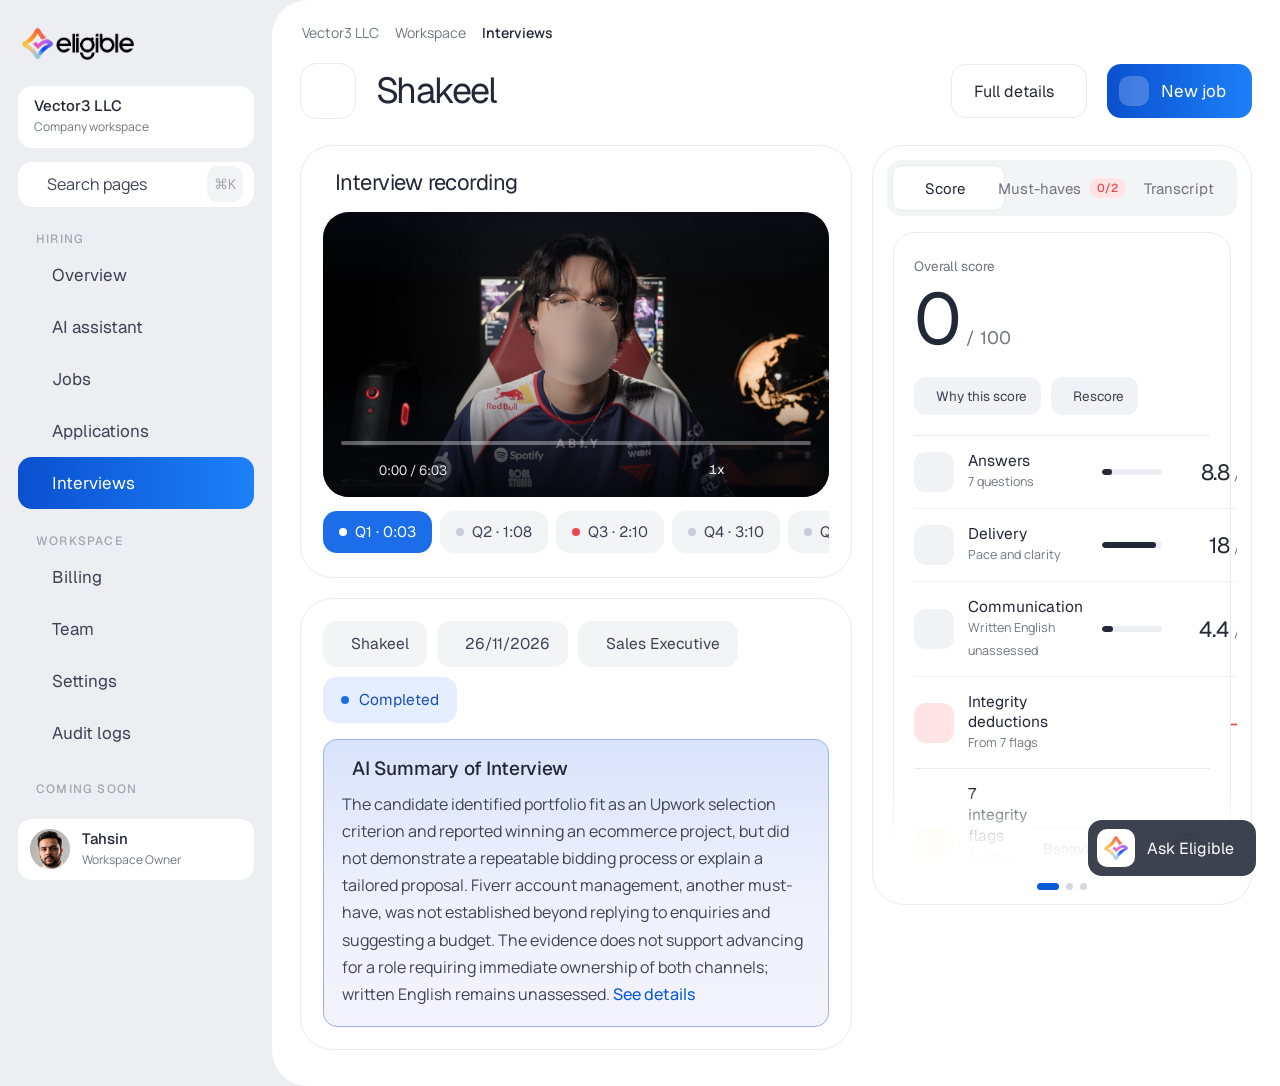
==== public/index.html @ 018392af "Eligible workspace UI: pages, design system and Cloudflare config Co-Authored-By: Claude Sonnet 5.5 " ====
<!DOCTYPE html>
<html lang="en">
<head>
<meta charset="utf-8">
<meta name="viewport" content="width=device-width, initial-scale=1">
<title>Eligible | Hiring Workspace</title>
<meta name="theme-color" content="#fff8f2">
<link rel="preconnect" href="https://fonts.googleapis.com">
<link rel="preconnect" href="https://fonts.gstatic.com" crossorigin>
<link href="https://fonts.googleapis.com/css2?family=Geist:wght@400;500;600&family=Geist+Mono:wght@400;500&family=Manrope:wght@400;500;600;700&display=swap" rel="stylesheet">
<link rel="icon" type="image/png" href="eligible-icon.png">
<link rel="apple-touch-icon" href="eligible-icon.png">
<link rel="stylesheet" href="https://cdn.hugeicons.com/font/hgi-stroke-rounded.css">
<link rel="stylesheet" href="app.css">
</head>
<body>
<svg width="0" height="0" style="position:absolute" aria-hidden="true"><defs>
 <symbol id="i-checkc" viewBox="0 0 24 24"><circle cx="12" cy="12" r="10"/><path d="m8 12 3 3 5-6"/></symbol>
 <symbol id="i-warn" viewBox="0 0 24 24"><path d="M10.3 3.9 1.8 18a2 2 0 0 0 1.7 3h17a2 2 0 0 0 1.7-3L13.7 3.9a2 2 0 0 0-3.4 0ZM12 9v4M12 17h.01"/></symbol>
 <symbol id="i-x" viewBox="0 0 24 24"><circle cx="12" cy="12" r="10"/><path d="m15 9-6 6M9 9l6 6"/></symbol>
 <symbol id="i-arrow" viewBox="0 0 24 24"><path d="M5 12h14M12 5l7 7-7 7"/></symbol>
 <symbol id="i-left" viewBox="0 0 24 24"><path d="M19 12H5M12 19l-7-7 7-7"/></symbol>
 <symbol id="i-play" viewBox="0 0 24 24"><path d="M7 4.5 19 12 7 19.5Z"/></symbol>
 <symbol id="i-pause" viewBox="0 0 24 24"><path d="M8 5v14M16 5v14" stroke-width="3"/></symbol>
 <symbol id="i-search" viewBox="0 0 24 24"><circle cx="11" cy="11" r="7"/><path d="m21 21-4.3-4.3"/></symbol>
 <symbol id="i-flag" viewBox="0 0 24 24"><path d="M4 22V4a1 1 0 0 1 1-1h13l-2 5 2 5H5"/></symbol>
 <symbol id="i-redo" viewBox="0 0 24 24"><path d="M21 12a9 9 0 0 0-15-6.7L3 8M3 3v5h5M3 12a9 9 0 0 0 15 6.7L21 16M21 21v-5h-5"/></symbol>
 <symbol id="i-wand" viewBox="0 0 24 24"><path d="m15 4 1 2 2 1-2 1-1 2-1-2-2-1 2-1ZM4 20 15 9M17 14l.7 1.3L19 16l-1.3.7L17 18l-.7-1.3L15 16l1.3-.7Z"/></symbol>
 <symbol id="i-vol" viewBox="0 0 24 24"><path d="M3 9v6h4l5 4V5L7 9Z"/><path class="wave" d="M16 8a5 5 0 0 1 0 8M18.5 5a9 9 0 0 1 0 14"/></symbol>
 <symbol id="i-fs" viewBox="0 0 24 24"><path d="M4 9V4h5M20 9V4h-5M4 15v5h5M20 15v5h-5"/></symbol>
 <symbol id="i-cam" viewBox="0 0 24 24"><rect x="2" y="6" width="14" height="12" rx="3"/><path d="m22 8-6 4 6 4Z"/></symbol>
 <symbol id="i-tree" viewBox="0 0 24 24"><rect x="3" y="3" width="6" height="5" rx="1.5"/><rect x="3" y="16" width="6" height="5" rx="1.5"/><rect x="14" y="9" width="7" height="5" rx="1.5"/><path d="M6 8v8M6 12h8"/></symbol>
</defs></svg>

<div class="app">
<aside class="side" id="side">
 <div class="brand"><a class="wm" href="overview.html" aria-label="Eligible home"><img src="eligible-logo.png" alt="Eligible" class="logo"></a>
  <a class="wmini" href="overview.html" aria-label="Eligible home"><img src="eligible-icon.png" alt=""></a>
  <button class="ib" aria-label="Collapse sidebar"><i class="hgi hgi-stroke hgi-sidebar-left ico"></i></button></div>
 <button class="ws" aria-label="Switch workspace"><span><b>Vector3 LLC</b><small>Company workspace</small></span><i class="hgi hgi-stroke hgi-unfold-more ico"></i></button>
 <button class="sbox" id="cmdk"><i class="hgi hgi-stroke hgi-search-01 ico"></i>Search pages<kbd>⌘K</kbd></button>
 <div><div class="grp">Hiring</div><nav>
  <a href="overview.html"><i class="hgi hgi-stroke hgi-home-01 ico"></i>Overview</a>
  <a href="assistant.html"><i class="hgi hgi-stroke hgi-sparkles ico"></i>AI assistant</a>
  <a href="jobs.html"><i class="hgi hgi-stroke hgi-briefcase-01 ico"></i>Jobs</a>
  <a href="applications.html"><i class="hgi hgi-stroke hgi-user-multiple ico"></i>Applications</a>
  <a href="interviews.html" aria-current="page"><i class="hgi hgi-stroke hgi-video-01 ico"></i>Interviews</a></nav></div>
 <div><div class="grp">Workspace</div><nav>
  <a href="#"><i class="hgi hgi-stroke hgi-credit-card ico"></i>Billing</a>
  <a href="#"><i class="hgi hgi-stroke hgi-user-group ico"></i>Team</a>
  <a href="settings.html"><i class="hgi hgi-stroke hgi-setting-07 ico"></i>Settings</a>
  <a href="#"><i class="hgi hgi-stroke hgi-audit-01 ico"></i>Audit logs</a></nav></div>
 <button class="soon" id="soon">COMING SOON <i class="hgi hgi-stroke hgi-arrow-right-01 ico" style="font-size:15px;"></i></button>
 <div class="me"><span class="av"><img src="tahsin3.jpg" alt="Tahsin"></span><span><b>Tahsin</b><small>Workspace Owner</small></span><button class="ib" aria-label="Sign out"><i class="hgi hgi-stroke hgi-logout-01 ico"></i></button></div>
</aside>

<main class="main">
 <div class="crumbs" aria-label="Breadcrumb"><span>Vector3 LLC</span><i class="hgi hgi-stroke hgi-arrow-right-01 ico" style="font-size:14px"></i><span>Workspace</span><i class="hgi hgi-stroke hgi-arrow-right-01 ico" style="font-size:14px"></i><b>Interviews</b></div>
 <div class="hd">
  <button class="back mob" id="menu" aria-label="Menu"><i class="hgi hgi-stroke hgi-menu-01 ico"></i></button>
  <div class="t">
   <a class="back" href="#" aria-label="All interviews"><i class="hgi hgi-stroke hgi-arrow-left-02 ico"></i></a>
   <div>
    <h1>Shakeel</h1></div>
  </div>
  <div class="sp"></div>
  <a class="gbtn" href="details.html"><span class="lbl">Full details</span><i class="hgi hgi-stroke hgi-arrow-right-02 ico" style="font-size:18px"></i></a>
  <button class="pbtn"><span class="pl"><i class="hgi hgi-stroke hgi-plus-sign ico" style="font-size:18px;"></i></span>New job</button>
 </div>

 <div class="work">
  <!-- LEFT: recording, then AI summary + Full details -->
  <div class="col">
   <section class="card" aria-label="Interview recording">
    <div class="ch"><h2><i class="hgi hgi-stroke hgi-video-01 ico"></i>Interview recording</h2></div>
    <div class="vid" id="stage">
     <div id="ytwrap" aria-hidden="true"><div id="ytplayer"></div></div>
     <button class="big" id="bigplay" aria-label="Play"><i class="hgi hgi-stroke hgi-play ico"></i></button>
     <div class="vctl">
      <button class="ib" id="pp" aria-label="Play"><i class="hgi hgi-stroke hgi-play ico" id="ppi"></i></button>
      <span class="time" id="time">0:00 / 6:03</span>
      <div class="seek" id="seek" role="slider" tabindex="0" aria-label="Seek" aria-valuemin="0" aria-valuemax="363" aria-valuenow="0"><div class="tr"><div class="fill" id="fill"></div><div class="th" id="th"></div></div></div>
      <div class="spd"><button class="sbtn" id="sp" aria-label="Playback speed">1x</button><div class="pop" id="pop"><button data-s=".75" aria-checked="false">0.75×</button><button data-s="1" aria-checked="true">1×</button><button data-s="1.5" aria-checked="false">1.5×</button><button data-s="2" aria-checked="false">2×</button></div></div>
      <button class="ib" id="mute" aria-label="Mute"><i class="hgi hgi-stroke hgi-volume-high ico"></i></button>
      <button class="ib" id="fs" aria-label="Fullscreen"><i class="hgi hgi-stroke hgi-maximize-screen ico"></i></button>
     </div>
    </div>
    <div class="qchips" id="qchips" role="group" aria-label="Jump to question"></div>
   </section>

   <section class="card sum" aria-label="AI summary">
        <div class="metas">
     <span class="meta"><i class="hgi hgi-stroke hgi-user-account ico"></i>Shakeel</span>
     <span class="meta"><i class="hgi hgi-stroke hgi-calendar-03 ico"></i>26/11/2026</span>
     <span class="meta"><i class="hgi hgi-stroke hgi-briefcase-01 ico"></i>Sales Executive</span>
     <span class="meta status"><i class="sdot"></i>Completed</span>
    </div>
    <div class="aisum"><h3><i class="hgi hgi-stroke hgi-sparkles ico" style="font-size:22px"></i>AI Summary of Interview</h3>
     <p>The candidate identified portfolio fit as an Upwork selection criterion and reported winning an ecommerce project, but did not demonstrate a repeatable bidding process or explain a tailored proposal. Fiverr account management, another must-have, was not established beyond replying to enquiries and suggesting a budget. The evidence does not support advancing for a role requiring immediate ownership of both channels; written English remains unassessed. <a class="seelink" href="details.html">See details</a></p></div>
   </section>
  </div>

  <!-- RIGHT: slider -->
  <aside class="card rp" aria-label="Scores, must-haves and transcript">
   <div class="segs" role="tablist" id="segs">
    <span class="ind" id="ind"></span>
    <button role="tab" aria-selected="true" data-i="0">Score</button>
    <button role="tab" aria-selected="false" data-i="1">Must-haves <span class="n">0/2</span></button>
    <button role="tab" aria-selected="false" data-i="2">Transcript</button>
   </div>
   <div class="view" id="view">
    <div class="track" id="track">

     <!-- SLIDE 1: score -->
     <section class="slide" role="tabpanel" aria-label="Overall score">
      <section class="shero" aria-label="Overall score">
       <div class="stop">
        <div><span class="slabel">Overall score</span><span class="aitip"><button class="aibtn" id="aibtn" aria-label="AI suggestion" aria-describedby="aitipbox" aria-expanded="false"><i class="hgi hgi-stroke hgi-information-circle ico" style="font-size:17px"></i></button><span class="aitipbox" id="aitipbox" role="tooltip"><i class="dot"></i>AI suggests: <b>Don't advance</b></span></span>
         <div class="snum">0<small>/ 100</small></div></div>
        <div class="sright"><div class="sbtns"><button class="tbtn" id="why"><i class="hgi hgi-stroke hgi-information-circle ico" style="font-size:17px"></i>Why this score</button><button class="tbtn" id="rescore"><i class="hgi hgi-stroke hgi-refresh ico" style="font-size:17px"></i>Rescore</button></div></div>
       </div>
       <div class="slist">
        <div class="srow ra"><i class="hgi hgi-stroke hgi-task-01 ico"></i><div class="sl"><b>Answers</b><small>7 questions</small></div><div class="sb"><i style="width:16%"></i></div><div class="sv">8.8<small>/ 55</small></div></div>
        <div class="srow rd"><i class="hgi hgi-stroke hgi-mic-01 ico"></i><div class="sl"><b>Delivery</b><small>Pace and clarity</small></div><div class="sb"><i style="width:90%"></i></div><div class="sv">18<small>/ 20</small></div></div>
        <div class="srow rc"><i class="hgi hgi-stroke hgi-bubble-chat ico"></i><div class="sl"><b>Communication</b><small>Written English unassessed</small></div><div class="sb"><i style="width:17.6%"></i></div><div class="sv">4.4<small>/ 25</small></div></div>
        <div class="srow neg"><i class="hgi hgi-stroke hgi-minus-sign-circle ico"></i><div class="sl"><b>Integrity deductions</b><small>From 7 flags</small></div><div class="sb x"></div><div class="sv">−40</div></div>
       </div>
       <div class="sflags"><i class="hgi hgi-stroke hgi-flag-01 ico"></i><p><b>7 integrity flags</b><span>Another person in view</span></p><button class="fcta" id="flagsbtn">Behaviour &amp; flags<span class="go"><i class="hgi hgi-stroke hgi-arrow-right-02 ico" style="font-size:18px"></i></span></button></div>
      </section>
      <div class="ph" style="margin-top:22px"><h3>Answers</h3><span class="sp"></span><a class="vl" href="details.html">View details <i class="hgi hgi-stroke hgi-arrow-right-02 ico" style="font-size:15px;"></i></a></div>
      <div class="filters" role="group" aria-label="Filter answers"><button class="fl" data-f="all" aria-pressed="true">All 7</button><button class="fl" data-f="must" aria-pressed="false">Must-have</button><button class="fl" data-f="na" aria-pressed="false">Not answered</button></div>
      <div id="alist"></div>
     </section>

     <!-- SLIDE 2: must-haves -->
     <section class="slide" role="tabpanel" aria-label="Must-haves">
      <div class="ph"><h3>Must-haves</h3><span class="sp"></span><a class="vl" href="details.html">View details <i class="hgi hgi-stroke hgi-arrow-right-02 ico" style="font-size:15px;"></i></a></div>
      <p class="mdesc">From the job's hiring brief. Candidates are ranked on these first, then on the score.</p>
      <div class="nums"><div><div class="l">Met</div><div class="v">0 of 2</div></div><div><div class="l">Partly correct</div><div class="v">2</div></div></div>
      <article class="mcard">
       <header class="mc-h"><span class="mc-q qc1">Q1</span><div class="mc-t"><b>Upwork bidding judgement</b><span class="mc-s">Must-have · not met</span></div><span class="tag t-must">Missed</span></header>
       <div class="mc-score"><div class="meter" aria-label="1 out of 5"><i class="on"></i><i class=""></i><i class=""></i><i class=""></i><i class=""></i></div><span class="frac">1/5</span><span class="tag t-part">Partly correct</span></div>
       <div class="mc-block"><small>Question</small><p>Walk me through how you decide which Upwork jobs to bid on.</p></div>
       <div class="mc-why"><i class="hgi hgi-stroke hgi-information-circle ico" style="font-size:20px"></i><p>Bidding is the core of the role, and this shows whether they can prioritise effort.</p></div>
       <footer class="mc-f"><button class="pa" data-at="3"><span class="pt"><i class="hgi hgi-stroke hgi-play ico" style="font-size:15px"></i></span>Play answer</button><span class="mc-time">Starts at 0:03</span></footer>
      </article>
      <article class="mcard">
       <header class="mc-h"><span class="mc-q qc3">Q3</span><div class="mc-t"><b>Fiverr account management</b><span class="mc-s">Must-have · not met</span></div><span class="tag t-must">Missed</span></header>
       <div class="mc-score"><div class="meter" aria-label="1 out of 5"><i class="on"></i><i class=""></i><i class=""></i><i class=""></i><i class=""></i></div><span class="frac">1/5</span><span class="tag t-part">Partly correct</span></div>
       <div class="mc-block"><small>Question</small><p>How do you manage a Fiverr account day to day — gigs, buyer messages and orders?</p></div>
       <div class="mc-why"><i class="hgi hgi-stroke hgi-information-circle ico" style="font-size:20px"></i><p>Fiverr account management is a named responsibility of this role.</p></div>
       <footer class="mc-f"><button class="pa" data-at="130"><span class="pt"><i class="hgi hgi-stroke hgi-play ico" style="font-size:15px"></i></span>Play answer</button><span class="mc-time">Starts at 2:10</span></footer>
      </article>
     </section>

     <!-- SLIDE 3: transcript -->
     <section class="slide" role="tabpanel" aria-label="Transcript">
      <label class="tsearch"><i class="hgi hgi-stroke hgi-search-01 ico" style="font-size:19px;"></i><span class="sr">Search what was said</span><input id="q" type="search" placeholder="Search what was said" autocomplete="off"><small id="qc"></small></label>
      <div id="tlist"></div>
     </section>
    </div>
   <div class="vfade" id="vfade" aria-hidden="true"></div>
   </div>
   <div class="dots" id="dots" aria-hidden="true"><i class="on"></i><i></i><i></i></div>
  </aside>
 </div>
</main>
</div>

<div class="dim" id="dim"></div>
<aside class="drawer" id="drawer"><button class="back" id="dclose" aria-label="Close" style="float:right"><i class="hgi hgi-stroke hgi-cancel-01 ico"></i></button><h2 id="dt"></h2><p id="dp"></p><div id="dbody"></div></aside>
<button class="fab" id="fab" aria-label="Ask Eligible"><span class="fi"><img src="eligible-icon.png" alt=""></span>Ask Eligible</button>
<div class="toast" id="toast" role="status"></div>

<script>
let TOTAL=363;
const Q=[
 {n:1,t:"Walk me through how you decide which Upwork jobs to bid on.",tags:[["must","Must-have"],["part","Partly correct"]],fr:"1/5",pts:2.2,at:3,c:"#8fe3a8"},
 {n:2,t:"Tell me about a proposal that actually got a reply. What did you write?",tags:[["part","Partly correct"]],fr:"2/5",pts:2.9,at:68,c:"#1b6ee8"},
 {n:3,t:"How do you manage a Fiverr account day to day — gigs, buyer messages and orders?",tags:[["must","Must-have"],["part","Partly correct"]],fr:"1/5",pts:2.2,at:130,c:"#f1b7ee"},
 {n:4,t:"A Fiverr buyer asks for extra work that isn't part of the gig. How do you handle it?",tags:[["part","Partly correct"]],fr:"1/5",pts:1.5,at:190,c:"#ffb68a"},
 {n:5,t:"A client goes quiet after you send a proposal. What do you do next?",tags:[["na","Not answered"]],fr:"0/5",pts:0,at:250,c:"#d4d7e0"},
 {n:6,t:"How would you pitch the same service differently to an Upwork client and a Fiverr buyer?",tags:[["na","Not answered"]],pts:0,c:"#d4d7e0"},
 {n:7,t:"Tell me about a bid or deal you lost. What did you change afterwards?",tags:[["nice","Nice-to-have"],["na","Not answered"]],pts:0,c:"#d4d7e0"}
];
const T=[
 {q:1,who:"I",k:"Question",s:3,int:1,x:"Hi Shakeel, I'm Maya, and I'll be conducting your interview today. This will take about twenty minutes and the call is recorded, so let's get started. Walk me through how you decide which Upwork jobs to bid on."},
 {q:1,who:"C",s:13,x:"How about another one? Hey, Tulas, pass me. No, pass me the corner meter. Walk me through. Try that. Hello, I'm Thasind Rubhu and I currently work for MediaScore and I'm on their bidding team managing their Upwork and freelance profile."},
 {q:1,who:"I",k:"Follow-up",s:33,x:"Thanks, Shakeel. So when you're on that bidding team, how do you personally decide which jobs are worth spending Connects on?"},
 {q:1,who:"C",s:42,x:"Probably jobs that are more aligned to our portfolio. For example, let's say You have added those. These are all— these are all kind of— I cannot think of another way. They are helping me to get the interview done."},
 {q:1,who:"I",k:"Follow-up",s:64,int:1,x:"Got it, so skill fit matters. Besides that, what else do you look at before deciding to spend Connects on a job?"},
 {q:1,who:"C",s:65,x:"Okay, keep continuing."},
 {q:2,who:"I",k:"Question",s:68,x:"Understood. Tell me about a proposal that actually got a reply. What did you write?"},
 {q:2,who:"C",s:74,x:"Hi, so Well, so I remember about ecommerce project when I applied for the job. They asked me about regarding probably my previous portfolio, what I've worked on in our company. So I have written a proposal according to our, according to our current portfolio and proposed the letter or handed over the letter to them and they were pretty much impressed on the proposal. Like the proposal letter, they said the proposal letter is decent, but later they decided to accept that and yeah, we got the job."},
 {q:2,who:"I",k:"Follow-up",s:110,int:1,x:"That's helpful. Can you tell me more specifically what you wrote in that proposal — how did you open it and what did you say about the client's project?"},
 {q:2,who:"C",s:110,x:"Interview day, that's it."},
 {q:2,who:"I",k:"Follow-up",s:113,int:1,x:"No problem. Just to understand your writing style — in that proposal, how did you tailor the first line or two to address what the client actually needed?"}
];
const $=s=>document.querySelector(s),$$=s=>[...document.querySelectorAll(s)];
const fmt=s=>Math.floor(s/60)+":"+String(Math.floor(s%60)).padStart(2,"0");
const esc=s=>s.replace(/[&<>]/g,c=>({"&":"&amp;","<":"&lt;",">":"&gt;"}[c]));
let t=0,playing=false,rate=1,timer,filter="all",term="",slide=0;

/* slider */
function go(i){
 slide=Math.max(0,Math.min(2,i));setTimeout(()=>{if(typeof updMore==="function")updMore()},380);
 $("#track").style.transform=`translateX(${-slide*100/3}%)`;
 $("#ind").style.transform=`translateX(${slide*100}%)`;
 $$("#segs button").forEach((b,k)=>b.setAttribute("aria-selected",k===slide));
 $$("#dots i").forEach((d,k)=>d.classList.toggle("on",k===slide));
 $$(".slide").forEach((s,k)=>{s.inert=k!==slide;s.setAttribute("aria-hidden",k!==slide)});
}
$$("#segs button").forEach(b=>b.onclick=()=>go(+b.dataset.i));
$("#segs").onkeydown=e=>{if(e.key==="ArrowRight")go(slide+1);if(e.key==="ArrowLeft")go(slide-1)};
let sx=null;const vw=$("#view");
vw.addEventListener("touchstart",e=>sx=e.touches[0].clientX,{passive:true});
vw.addEventListener("touchend",e=>{if(sx==null)return;const d=e.changedTouches[0].clientX-sx;if(Math.abs(d)>60)go(slide+(d<0?1:-1));sx=null});

/* question chips under video */
function renderChips(){
 let cur=1;Q.forEach(q=>{if(q.at!=null&&t>=q.at)cur=q.n});
 $("#qchips").innerHTML=Q.map(q=>`<button class="qchip ${q.tags.some(x=>x[0]==='must')?'m':''}" data-n="${q.n}" aria-pressed="${q.n===cur}" ${q.at==null?'disabled style="opacity:.5;cursor:default"':''}><i></i>Q${q.n}${q.at!=null?` · ${fmt(q.at)}`:''}</button>`).join("");
}
$("#qchips").onclick=e=>{const b=e.target.closest(".qchip");if(b&&!b.disabled)seek(Q[+b.dataset.n-1].at,true)};

/* answers */
function renderA(){setTimeout(()=>{if(typeof updFade==="function")updFade()},0);
 $("#alist").innerHTML=Q.filter(q=>filter==="all"||(filter==="must"&&q.tags.some(x=>x[0]==="must"))||(filter==="na"&&q.tags.some(x=>x[0]==="na"))).map(q=>{
  const m=q.tags.some(x=>x[0]==="must"),na=q.tags.some(x=>x[0]==="na"),got=q.fr?+q.fr.split("/")[0]:0;
  const meter=[0,1,2,3,4].map(i=>`<i class="${i<got?'on':''}"></i>`).join("");
  return `<article class="acard ${m?'m':''} ${na?'na':''}" data-n="${q.n}">
   <div class="ac-top"><span class="ac-n qc${q.n}">Q${q.n}</span>
    <div class="ac-main"><h4>${q.t}</h4><div class="tags">${q.tags.map(x=>`<span class="tag t-${x[0]}">${x[1]}</span>`).join("")}</div></div></div>
   <div class="ac-bot"><div class="ac-score"><div class="meter" aria-hidden="true">${meter}</div><span class="frac">${q.fr||"–/5"}</span></div>
    <span class="sp"></span>
    <span class="ac-pts ${q.pts?'':'z'}">${q.pts?'+'+q.pts.toFixed(1):'0'}<small>pts</small></span>
    <button class="pl2 ${q.at==null?'off':''}" data-at="${q.at??''}" aria-label="Play answer to question ${q.n}" ${q.at==null?'tabindex="-1" disabled':''}><i class="hgi hgi-stroke hgi-play ico" style="font-size:16px"></i></button></div></article>`}).join("");
}
$("#alist").onclick=e=>{const b=e.target.closest(".pl2");if(b&&b.dataset.at!=="")seek(+b.dataset.at,true)};
$$(".fl").forEach(b=>b.onclick=()=>{filter=b.dataset.f;$$(".fl").forEach(x=>x.setAttribute("aria-pressed",x===b));renderA()});
$$(".pa").forEach(b=>b.onclick=()=>seek(+b.dataset.at,true));

/* transcript */
const LIMIT=6;let expanded=false;
function renderT(){
 const re=term?new RegExp("("+term.replace(/[.*+?^${}()|[\]\\]/g,"\\$&")+")","gi"):null;
 const list=T.map((l,i)=>({l,i})).filter(o=>!re||o.l.x.match(re));
 const collapsed=false;
 const shown=collapsed?list.slice(0,LIMIT):list;
 let h="",last=0;
 shown.forEach(({l})=>{
  if(l.q!==last){last=l.q;h+=`<div class="qh qc${l.q}"><b>Question ${l.q} of 7</b><span>${fmt(Q[l.q-1].at)}</span></div>`}
  const c=l.who==='C',body=re?esc(l.x).replace(re,"<mark>$1</mark>"):esc(l.x);
  h+=`<button class="msg ${c?'c':'i'}" data-s="${l.s}"><span class="mav"><img src="${c?'candidate.png':'eligible-icon.png'}" alt="${c?'Shakeel':'Eligible interviewer'}"></span><span class="mbody"><span class="mmeta"><b>${c?'Candidate':'Interviewer'}</b>${l.k?`<span class="kind">${l.k}</span>`:""}${l.int?'<span class="intr"><i class="hgi hgi-stroke hgi-alert-02 ico" style="font-size:13px"></i>Interrupted by the candidate</span>':""}<span class="tm"><i class="hgi hgi-stroke hgi-play ico" style="font-size:11px"></i>${fmt(l.s)}</span></span><span class="bub"><p>${body}</p></span></span></button>`});
 $("#tlist").innerHTML=h||`<div class="empty">No lines match “${esc(term)}”.</div>`;
 $("#qc").textContent=term?list.length+" match"+(list.length===1?"":"es"):"";hl();if(typeof updMore==="function")updMore();
}
$("#q").oninput=e=>{term=e.target.value.trim();renderT()};
$("#tlist").onclick=e=>{
 const l=e.target.closest(".msg");if(l)seek(+l.dataset.s,true)};
const tslide=()=>$("#tlist").closest(".slide");
function updMore(){const sl=tslide();const more=sl.scrollHeight>sl.clientHeight+12&&sl.scrollTop+sl.clientHeight<sl.scrollHeight-12;updFade()}
function updFade(){const sl=document.querySelectorAll(".slide")[slide];const more=sl.scrollHeight>sl.clientHeight+12&&sl.scrollTop+sl.clientHeight<sl.scrollHeight-12;document.getElementById("vfade").classList.toggle("off",!more)}
document.querySelectorAll(".slide").forEach(x=>x.addEventListener("scroll",updFade));
function hl(){let cur=null;$$(".msg").forEach(l=>{l.classList.remove("active");if(+l.dataset.s<=t)cur=l});if(cur&&(t>0||playing))cur.classList.add("active");return cur}

/* player */
function ui(){
 const p=t/TOTAL*100;$("#fill").style.width=p+"%";$("#th").style.left=p+"%";
 $("#time").textContent=fmt(t)+" / "+fmt(TOTAL);$("#seek").setAttribute("aria-valuenow",Math.round(t));
 let n=1;Q.forEach(q=>{if(q.at!=null&&t>=q.at)n=q.n});
 $$("#qchips .qchip").forEach(b=>b.setAttribute("aria-pressed",+b.dataset.n===n));
 const c=hl();if(c&&playing&&slide===2){const box=c.closest(".slide");box.scrollTo({top:c.offsetTop-80,behavior:"smooth"})}
}
function setPlay(v){playing=v;if(v)ytStart();else ytPause();clearInterval(timer);$("#ppi").className="hgi hgi-stroke hgi-"+(v?"pause":"play")+" ico";$("#bigplay").style.display=v?"none":"grid";$("#pp").setAttribute("aria-label",v?"Pause":"Play");
 if(v)timer=setInterval(()=>{if(ytReady){const c=yt.getCurrentTime();if(typeof c==="number")t=c;const d=yt.getDuration();if(d&&Math.abs(d-TOTAL)>.5)setTotal(d)}ui()},250)}
function seek(s,play){t=Math.max(0,Math.min(TOTAL,s));if(ytReady)yt.seekTo(t,true);if(play)setPlay(true);ui();if(play)$("#stage").scrollIntoView({block:"nearest",behavior:"smooth"})}
$("#pp").onclick=$("#bigplay").onclick=()=>setPlay(!playing);
$("#stage").onclick=e=>{if(e.target===$("#stage"))setPlay(!playing)};
const sk=$("#seek"),fx=e=>{const r=sk.getBoundingClientRect();return Math.max(0,Math.min(1,(e.clientX-r.left)/r.width))*TOTAL};let dr=false;
sk.onpointerdown=e=>{dr=true;sk.setPointerCapture(e.pointerId);seek(fx(e))};sk.onpointermove=e=>{if(dr)seek(fx(e))};sk.onpointerup=()=>dr=false;
sk.onkeydown=e=>{if(e.key==="ArrowRight")seek(t+5);if(e.key==="ArrowLeft")seek(t-5)};
Q.forEach(q=>{if(q.at!=null){const m=document.createElement("i");m.className="mk";m.style.left=q.at/TOTAL*100+"%";sk.querySelector(".tr").appendChild(m)}});
let mu=false;$("#mute").onclick=()=>{mu=!mu;if(ytReady){mu?yt.mute():yt.unMute()}$("#mute i").className="hgi hgi-stroke hgi-"+(mu?"volume-off":"volume-high")+" ico";$("#mute").setAttribute("aria-label",mu?"Unmute":"Mute")};
$("#fs").onclick=()=>document.fullscreenElement?document.exitFullscreen():$("#stage").requestFullscreen&&$("#stage").requestFullscreen();
$("#sp").onclick=e=>{e.stopPropagation();$("#pop").classList.toggle("open")};
$("#pop").onclick=e=>{const b=e.target.closest("button");if(!b)return;rate=+b.dataset.s;if(ytReady)yt.setPlaybackRate(rate);$("#sp").textContent=rate+"x";$$("#pop button").forEach(x=>x.setAttribute("aria-checked",x===b));$("#pop").classList.remove("open")};
document.addEventListener("click",()=>$("#pop").classList.remove("open"));

function toast(m){const e=$("#toast");e.textContent=m;e.classList.add("show");clearTimeout(e._t);e._t=setTimeout(()=>e.classList.remove("show"),2200)}
function drawer(h,p,items){$("#dt").innerHTML=h;$("#dp").textContent=p;$("#dbody").innerHTML=items.map(i=>`<div class="item"><i class="hgi hgi-stroke hgi-alert-02 ico"></i><div><b>${i[0]}</b><div>${i[1]}</div></div></div>`).join("");$("#drawer").classList.add("open");$("#dim").classList.add("open")}
const closeD=()=>{$("#drawer").classList.remove("open");$("#dim").classList.remove("open")};
$("#dim").onclick=$("#dclose").onclick=closeD;
document.addEventListener("keydown",e=>{if(e.key==="Escape"){closeD();$("#side").classList.remove("open")}});
$("#rescore").onclick=()=>toast("Rescoring queued");
$("#why").onclick=()=>drawer("Why this score","The score combines answers, delivery and communication, minus integrity deductions of −40.",[["Answers · 8.8 / 55","Both must-haves only partially correct; Q5–Q7 unanswered."],["Delivery · 18 / 20","Delivery sub-score."],["Communication · 4.4 / 25","Written English remains unassessed."],["Integrity · −40","Seven flags, including another person in view."]]);
const FLAGS=[["5:00",300,"2s+","20% 40%"],["4:37",277,"3s+","60% 30%"],["4:15",255,"25s+","30% 50%"],["3:03",183,"28s+","70% 40%"],["2:32",152,"3s+","40% 30%"],["1:19",79,"6s+","55% 60%"],["0:44",44,"2s+","35% 45%"]];
const BEH=[["Looked left","6 times"],["Looked right","5 times"],["Looking away","11% of the time"],["Hand raised","21 times"],["Other voices on the mic","4 (3 besides the candidate)"],["Speech with lips still","19 times"],["Other people in view","282 s in all"],["Phone in view","1 s"]];
function flagsDrawer(){
 $("#dt").innerHTML="Behaviour &amp; flags";
 $("#dp").textContent="7 integrity flags were raised. They are signals to review, not verdicts.";
 $("#dbody").innerHTML=
  `<div class="dsec">Integrity flags</div>`+
  FLAGS.map((f,i)=>`<div class="dflag"><span class="dth" style="background-position:${f[3]}"></span><div><b><span class="hi">High</span>Another person in view</b><small>at ${f[0]} · lasted ${f[2]}${i===6?"<br>Candidate: they are helping me to get the interview done.":""}</small></div><button class="dwatch" data-t="${f[1]}"><i class="hgi hgi-stroke hgi-play ico" style="font-size:13px"></i>Watch</button></div>`).join("")+
  `<div class="dsec" style="margin-top:22px">Behaviour</div><div class="dbeh">`+BEH.map(b=>`<div><small>${b[0]}</small><b>${b[1]}</b></div>`).join("")+`</div>`+
  `<a class="dall" href="details.html">See everything on the Full details page <i class="hgi hgi-stroke hgi-arrow-right-02 ico" style="font-size:18px"></i></a>`;
 $("#drawer").classList.add("open");$("#dim").classList.add("open");
}
$("#flagsbtn").onclick=flagsDrawer;
$("#dbody").addEventListener("click",e=>{const b=e.target.closest(".dwatch");if(b){closeD();seek(+b.dataset.t,true)}});
$("#menu").onclick=()=>$("#side").classList.toggle("open");
$("#soon").onclick=()=>toast("More features are on the way");
$("#aibtn").onclick=e=>{e.stopPropagation();const o=$(".aitip").classList.toggle("open");$("#aibtn").setAttribute("aria-expanded",o)};
document.addEventListener("click",()=>{$(".aitip").classList.remove("open");$("#aibtn").setAttribute("aria-expanded","false")});

/* YouTube video, no YouTube UI; our controls drive it */
const YT_ID="7VmNi2ppZSc";
let yt=null,ytReady=false,ytWant=false;
function onYouTubeIframeAPIReady(){
 yt=new YT.Player("ytplayer",{videoId:YT_ID,host:"https://www.youtube-nocookie.com",
  playerVars:{controls:0,disablekb:1,fs:0,modestbranding:1,rel:0,iv_load_policy:3,cc_load_policy:0,playsinline:1},
  events:{
   onReady:()=>{ytReady=true;const d=yt.getDuration();if(d)setTotal(d);const tp=+new URLSearchParams(location.search).get("t");if(tp>0){seek(tp,true)}else if(ytWant)ytStart()},
   onError:()=>{$("#ytwrap").classList.remove("on");if(playing)setPlay(false);toast(location.protocol==="file:"?"Open this page from a web address (not a file) to play the clip":"This video can't be played here")},
   onStateChange:e=>{if(e.data===YT.PlayerState.ENDED){$("#ytwrap").classList.remove("on");if(playing)setPlay(false);t=0;ui()}}
  }});
}
function ytStart(){
 if(!ytReady){ytWant=true;return}
 ytWant=false;
 if(yt.getPlayerState()===YT.PlayerState.ENDED)yt.seekTo(0,true);
 yt.playVideo();
 $("#ytwrap").classList.add("on");
}
function setTotal(d){TOTAL=d;$("#seek").setAttribute("aria-valuemax",Math.round(d));ui()}
function ytPause(){ytWant=false;if(ytReady&&yt.getPlayerState()===YT.PlayerState.PLAYING)yt.pauseVideo()}
(function(){const sc=document.createElement("script");sc.src="https://www.youtube.com/iframe_api";document.head.appendChild(sc)})();
renderChips();renderA();renderT();go(0);ui();tslide().addEventListener("scroll",updMore);window.addEventListener("resize",updMore);setTimeout(updMore,50);
</script>
<script src="shell.js"></script>
<script src="chat.js"></script>
</body>
</html>
---- public/app.css ----
:root{
  --ink:#232838; --ink2:#3d4356; --mute:#6f7480; --faint:#a1a6b2;
  --line:#e9ebf0; --bg:#eceef2; --pill:#f3f4f6; --lite:#eaf0fc;
  --blue:#0b5ad9; --blue2:#1b7cf5; --chipb:#e4eeff;
  --green-bg:#bff0cf; --orange-bg:#ffc9a8; --pink:#f3a6f0; --red:#e5484d; --red-bg:#ffe3e5; --amber:#b86a06; --amber-bg:#fff0d6; --green:#12a05a;
  --body:'Manrope',system-ui,sans-serif; --head:'Geist','Manrope',sans-serif; --mono:'Geist Mono',ui-monospace,monospace;
  --grad:linear-gradient(90deg,#0a50cf,#1d80f8);
}
*{box-sizing:border-box;margin:0;padding:0}
body{background:var(--bg);color:var(--ink);font:400 15px/1.5 var(--body);-webkit-font-smoothing:antialiased;min-height:100vh}
svg{flex:none;display:block} button{font:inherit;color:inherit;background:none;border:0;cursor:pointer;text-align:inherit} a{color:inherit;text-decoration:none}
:focus-visible{outline:2px solid var(--blue2);outline-offset:2px;border-radius:14px}
.ico{width:20px;height:20px;stroke:currentColor;fill:none;stroke-width:1.6;stroke-linecap:round;stroke-linejoin:round}
.sr{position:absolute;width:1px;height:1px;overflow:hidden;clip:rect(0 0 0 0)}
.sp{flex:1} [hidden]{display:none!important}

/* shell: full-bleed, no outer gaps, no divider lines */
.app{display:grid;grid-template-columns:272px minmax(0,1fr);min-height:100vh}
.side{position:sticky;top:0;height:100vh;padding:24px 18px 20px;display:flex;flex-direction:column;gap:14px;overflow:auto}
.brand{display:flex;align-items:center;justify-content:space-between;padding:0 4px 6px}
.wm{display:flex;align-items:center;gap:9px;font:500 24px var(--head);letter-spacing:-.04em}
.ib{width:40px;height:40px;border-radius:50%;display:grid;place-items:center;color:var(--ink2);flex:none}.ib:hover{background:#e2e4e9}
.ws{display:flex;gap:11px;align-items:center;padding:9px 11px;border-radius:99px;background:#fff;width:100%}
.ws .av{width:36px;height:36px;border-radius:50%;background:var(--grad);color:#fff;display:grid;place-items:center;font:500 14px var(--head)}
.ws b{display:block;font:500 15px var(--head)} .ws small{color:var(--mute);font-size:12px}
.ws .ico{margin-left:auto;width:16px;color:var(--faint)}
.sbox{display:flex;align-items:center;gap:11px;height:56px;padding:0 11px 0 18px;border-radius:99px;background:#fff;color:var(--ink2);width:100%;font-size:16px}
.sbox kbd{margin-left:auto;width:36px;height:36px;border-radius:50%;background:var(--pill);display:grid;place-items:center;font:400 14px var(--mono);color:var(--faint)}
.grp{font:500 12px var(--head);letter-spacing:.1em;text-transform:uppercase;color:var(--faint);padding:10px 18px 2px}
nav a{display:flex;align-items:center;gap:14px;height:52px;padding:0 20px;border-radius:99px;font:400 17px var(--head);color:var(--ink2)}
nav a .ico{color:var(--ink2)} nav a:hover{background:#e2e4e9}
nav a[aria-current=page]{background:var(--grad);color:#fff}nav a[aria-current=page] .ico{color:#fff}
.soon{display:flex;justify-content:space-between;align-items:center;padding:8px 18px;font:500 12px var(--head);letter-spacing:.1em;color:var(--faint);width:100%;border-radius:99px}.soon:hover{background:#e2e4e9}
.me{margin-top:auto;display:flex;align-items:center;gap:12px;padding:10px 12px;border-radius:99px;background:#fff}
.me .av{width:40px;height:40px;border-radius:50%;background:linear-gradient(135deg,#cfe0ff,#f3c6f0);display:grid;place-items:center;font:500 15px var(--head)}
.me b{display:block;font:500 15px var(--head)} .me small{font-size:12px;color:var(--mute)}.me .ib{margin-left:auto}

.main{background:#fff;border-radius:36px 0 0 36px;padding:22px 28px 36px;min-width:0;margin-top:0}
.hd{display:flex;align-items:center;gap:14px;margin-bottom:22px;flex-wrap:wrap}
.hd .t{display:flex;gap:16px;align-items:center;min-width:0}
.back{width:52px;height:52px;border-radius:50%;background:#fff;border:1px solid var(--line);display:grid;place-items:center;flex:none}
.back:hover{background:var(--pill)}
.hd h1{font:400 38px/1.05 var(--head);letter-spacing:-.045em;display:flex;align-items:center;gap:14px;flex-wrap:wrap}
.hd p{color:var(--mute);font-size:16px;margin-top:3px}
.crumbs{display:flex;gap:9px;color:var(--mute);font-size:13.5px;margin-bottom:6px;align-items:center}.crumbs b{color:var(--ink);font-weight:600}
.chip{display:inline-flex;align-items:center;gap:7px;height:32px;padding:0 14px;border-radius:99px;font:400 14px var(--head);white-space:nowrap}
.chip.done{background:var(--chipb);color:var(--blue)}.chip.done i{width:7px;height:7px;border-radius:50%;background:var(--blue)}
.pbtn{display:inline-flex;align-items:center;gap:12px;height:54px;padding:0 26px 0 12px;border-radius:99px;background:var(--grad);color:#fff;font:400 17px var(--head);white-space:nowrap}
.pbtn .pl{width:30px;height:30px;border-radius:50%;background:rgba(255,255,255,.22);display:grid;place-items:center}
.pbtn:hover{filter:brightness(1.07)}
.gbtn{display:inline-flex;align-items:center;gap:10px;height:54px;padding:0 22px;border-radius:99px;background:#fff;border:1px solid var(--line);font:400 16px var(--head);white-space:nowrap}
.gbtn:hover{background:var(--pill)}
.spark{width:16px;height:16px;background:linear-gradient(135deg,#8a5cf5,#1d80f8);clip-path:polygon(50% 0,100% 50%,50% 100%,0 50%)}

.work{display:grid;grid-template-columns:minmax(0,1.6fr) minmax(380px,1fr);gap:20px;align-items:start}
.col{display:grid;gap:20px;min-width:0}
.card{background:#fff;border:1px solid var(--line);border-radius:32px;padding:22px;min-width:0}
.ch{display:flex;align-items:center;gap:12px;margin-bottom:16px}
.ch h2{font:400 22px var(--head);letter-spacing:-.025em;display:flex;align-items:center;gap:12px}
.ch h2 .ico{width:24px;height:24px}
.vl{display:inline-flex;align-items:center;gap:7px;font:400 14.5px var(--head);padding:8px 14px;border-radius:99px;color:var(--ink2);background:var(--pill)}.vl:hover{background:#e7e9ee}

/* recording */
.vid{position:relative;border-radius:26px;overflow:hidden;aspect-ratio:16/9;background:radial-gradient(120% 140% at 30% 0%,#4a5478,#252b44 55%,#161b2e);color:#fff}
.vid .big{position:absolute;left:50%;top:46%;transform:translate(-50%,-50%);width:84px;height:84px;border-radius:50%;background:#fff;display:grid;place-items:center}
.vid .big .ico{fill:var(--ink);stroke:var(--ink);width:30px;height:30px;margin-left:3px}
.vid .now{position:absolute;left:16px;top:16px;padding:6px 16px;border-radius:99px;background:rgba(255,255,255,.16);backdrop-filter:blur(8px);font:400 14px var(--head)}
.vctl{position:absolute;left:14px;right:14px;bottom:12px;display:flex;align-items:center;gap:6px;padding:5px 10px;border-radius:99px;background:rgba(0,0,0,.5);backdrop-filter:blur(8px)}
.vctl .ib{color:#fff;width:36px;height:36px}.vctl .ib:hover{background:rgba(255,255,255,.18)}
.time{font:400 13px var(--mono);min-width:88px}
.seek{flex:1;height:24px;display:flex;align-items:center;cursor:pointer;touch-action:none}
.tr{width:100%;height:5px;border-radius:9px;background:rgba(255,255,255,.3);position:relative}
.fill{position:absolute;inset:0 auto 0 0;background:#fff;border-radius:9px;width:0}
.th{position:absolute;top:50%;width:13px;height:13px;border-radius:50%;background:#fff;transform:translate(-50%,-50%);outline:4px solid rgba(255,255,255,.25)}
.mk{position:absolute;top:-3px;width:3px;height:11px;background:#fff;opacity:.6;border-radius:2px}
.sbtn{font:400 13px var(--mono);height:30px;padding:0 10px;border-radius:99px;color:#fff}.sbtn:hover{background:rgba(255,255,255,.18)}
.spd{position:relative}
.pop{position:absolute;bottom:44px;right:0;background:#fff;color:var(--ink);border:1px solid var(--line);border-radius:18px;padding:6px;min-width:130px;display:none;z-index:5}.pop.open{display:block}
.pop button{display:block;width:100%;padding:9px 13px;border-radius:12px;font-size:14px}.pop button:hover,.pop button[aria-checked=true]{background:var(--pill)}
.qchips{display:flex;gap:8px;margin-top:14px;overflow:auto;padding-bottom:2px}
.qchip{flex:none;height:42px;padding:0 16px;border-radius:99px;background:var(--pill);font:400 15px var(--head);display:inline-flex;align-items:center;gap:8px;color:var(--ink2)}
.qchip i{width:8px;height:8px;border-radius:50%;background:#c9cdd8}
.qchip.m i{background:var(--red)}
.qchip:hover{background:#e7e9ee}
.qchip[aria-pressed=true]{background:#1b6ee8;color:#fff}
.qchip[aria-pressed=true] i{background:#fff}

/* summary */
.aichip{display:inline-flex;align-items:center;gap:9px;height:44px;padding:0 18px;border-radius:99px;background:var(--chipb);color:var(--blue);font:400 16px var(--head)}
.aichip .ico{width:19px}
.sum p{font-size:16px;line-height:1.75;color:var(--ink2);margin-top:14px}
.sc{display:grid;grid-template-columns:1fr 1fr;gap:14px;margin-top:18px}
.box{border-radius:26px;padding:18px 20px}.box.g{background:#eaf9ef}.box.a{background:#fff4e3}
.box h4{font:500 12.5px var(--head);letter-spacing:.1em;text-transform:uppercase;margin-bottom:12px}
.box.g h4,.box.g .ico{color:var(--green)}.box.a h4,.box.a .ico{color:var(--amber)}
.box ul{list-style:none;display:grid;gap:11px}.box li{display:flex;gap:10px;font-size:15px;line-height:1.45}.box li .ico{width:19px;margin-top:1px}
.sfoot{display:flex;align-items:center;gap:10px;margin-top:20px;padding-top:18px;border-top:1px dashed var(--line);flex-wrap:wrap}
.sfoot .meta{color:var(--mute);font-size:13.5px;flex:1;min-width:220px}
.btnw{display:inline-flex;align-items:center;gap:9px;height:48px;padding:0 20px;border-radius:99px;background:#fff;border:1px solid var(--line);font:400 15px var(--head);white-space:nowrap}.btnw:hover{background:var(--pill)}
.btnb{display:inline-flex;align-items:center;gap:10px;height:50px;padding:0 24px;border-radius:99px;background:var(--grad);color:#fff;font:400 16px var(--head);white-space:nowrap}.btnb:hover{filter:brightness(1.07)}

/* slider panel */
.rp{position:sticky;top:16px;height:calc(100vh - 32px);display:flex;flex-direction:column;padding:14px;border-radius:32px;overflow:hidden}
.segs{position:relative;display:grid;grid-template-columns:repeat(3,1fr);background:var(--pill);border-radius:99px;padding:5px;flex:none}
.segs .ind{position:absolute;top:5px;bottom:5px;left:5px;width:calc((100% - 10px)/3);background:#fff;border-radius:99px;border:1px solid var(--line);transition:transform .3s cubic-bezier(.4,0,.2,1)}
.segs button{position:relative;z-index:1;height:46px;border-radius:99px;font:400 15px var(--head);color:var(--mute);display:flex;align-items:center;justify-content:center;gap:8px;white-space:nowrap}
.segs button[aria-selected=true]{color:var(--ink)}
.segs .n{font:500 11.5px var(--head);background:var(--red-bg);color:var(--red);border-radius:99px;padding:0 8px;line-height:20px}
.view{flex:1;min-height:0;overflow:hidden;margin-top:12px;border-radius:20px;position:relative}
.track{display:flex;width:300%;height:100%;transition:transform .35s cubic-bezier(.4,0,.2,1)}
.slide{width:33.3333%;height:100%;overflow:auto;padding:4px 6px 12px}
.dots{display:flex;justify-content:center;gap:7px;padding-top:10px;flex:none}
.dots i{width:7px;height:7px;border-radius:99px;background:#d5d8e0;transition:.3s}.dots i.on{width:22px;background:var(--blue)}

.ph{display:flex;align-items:center;gap:10px;margin:6px 0 12px}
.ph h3{font:400 20px var(--head);letter-spacing:-.02em}.ph h3 small{font:400 14.5px var(--body);color:var(--mute);margin-left:6px}

/* score slide */
.sbig{display:flex;align-items:center;gap:18px;padding:6px 2px 16px}
.sbig .n{font:400 76px/1 var(--head);letter-spacing:-.06em}
.sbig .n small{font-size:18px;color:var(--mute);letter-spacing:0;margin-left:6px}
.rec{display:inline-flex;align-items:center;gap:8px;height:38px;padding:0 16px;border-radius:99px;background:var(--red-bg);color:var(--red);font:400 14.5px var(--head)}
.sbig .m{color:var(--mute);font-size:13px;margin-top:8px;line-height:1.45}
.rows{display:grid;gap:10px}
.prow{display:grid;grid-template-columns:46px 1fr auto;gap:12px;align-items:center;padding:9px 18px 9px 9px;border-radius:99px;background:var(--pill)}
.prow .av{width:46px;height:46px;border-radius:50%;display:grid;place-items:center;color:#fff;font:500 14px var(--head)}
.prow b{display:block;font:400 16px var(--head);line-height:1.2}
.prow .bar{height:5px;border-radius:9px;background:#e1e4ea;margin-top:7px;overflow:hidden}.prow .bar i{display:block;height:100%;border-radius:9px}
.prow .v{font:400 24px var(--head);letter-spacing:-.04em;white-space:nowrap}.prow .v small{font-size:14px;color:var(--mute);letter-spacing:0}
.prow.red{background:var(--red-bg);color:var(--red)}
.flagrow{display:flex;align-items:center;gap:12px;margin-top:12px;padding:12px 12px 12px 14px;border-radius:26px;background:#fff8ec;border:1px solid #f6dfb5}
.flagrow .ic{width:42px;height:42px;border-radius:50%;background:#ffe6bf;color:var(--amber);display:grid;place-items:center}
.flagrow b{display:block;font:400 16px var(--head)}.flagrow span{color:var(--mute);font-size:13.5px}
.filters{display:flex;gap:8px;margin-bottom:6px;flex-wrap:wrap}
.fl{height:34px;padding:0 14px;border-radius:99px;background:var(--pill);font:400 13.5px var(--head);color:var(--mute)}.fl[aria-pressed=true]{background:var(--ink);color:#fff}
.arow{display:grid;grid-template-columns:5px minmax(0,1fr) auto;gap:14px;align-items:center;padding:15px 0;border-bottom:1px dashed var(--line)}
.arow:last-child{border-bottom:0}
.arow .bar2{align-self:stretch;border-radius:9px;min-height:40px}
.arow h4{font:400 15.5px/1.35 var(--head)}
.arow .qn{color:var(--mute);font:400 12.5px var(--mono);margin-right:6px}
.tags{display:flex;gap:6px;flex-wrap:wrap;margin-top:8px;align-items:center}
.tag{height:25px;display:inline-flex;align-items:center;padding:0 11px;border-radius:99px;font:400 12.5px var(--head)}
.t-must{background:var(--red-bg);color:var(--red)}.t-part{background:var(--chipb);color:var(--blue)}.t-na{background:#e9ebf0;color:var(--mute)}.t-nice{background:#f3e3ff;color:#8b3fd1}
.frac{font:400 12.5px var(--mono);color:var(--mute)}
.arow .rt{display:flex;align-items:center;gap:10px}
.pts{font:400 19px var(--head);letter-spacing:-.03em;color:var(--green);min-width:40px;text-align:right}.pts.z{color:var(--faint)}
.pl2{width:42px;height:42px;border-radius:50%;background:var(--pill);display:grid;place-items:center}.pl2:hover{background:var(--ink);color:#fff}.pl2.off{visibility:hidden}

/* must-haves slide */
.nums{display:grid;grid-template-columns:1fr 1fr;gap:12px}
.nums>div{background:var(--pill);border-radius:24px;padding:14px 18px}
.nums .l{color:var(--mute);font-size:13.5px}.nums .v{font:400 34px/1.15 var(--head);letter-spacing:-.04em}
.seg{display:flex;height:16px;border-radius:4px;overflow:hidden;margin:14px 0}.seg i{display:block;height:100%}
.mdesc{color:var(--mute);font-size:14px;margin-bottom:12px}
.mh{margin-top:12px;padding:16px 18px;border-radius:26px;background:#fff6f6;border:1px solid #ffd9dc}
.mh .r{display:flex;gap:9px;align-items:center;flex-wrap:wrap}.mh .r .ico{color:var(--red)}
.mh b{font:400 17px var(--head)}.mh .q{font-size:14.5px;margin-top:8px}.mh .w{font-size:13.5px;color:var(--mute);margin-top:4px}
.mh .res{margin-top:8px}
.mh .pa{margin-top:12px;display:inline-flex;gap:8px;align-items:center;height:38px;padding:0 16px;border-radius:99px;background:var(--ink);color:#fff;font:400 13.5px var(--head)}.mh .pa:hover{background:var(--blue)}

/* transcript slide */
.tsearch{display:flex;align-items:center;gap:10px;height:50px;padding:0 16px;border-radius:99px;background:var(--pill);color:var(--mute);border:1px solid transparent}
.tsearch:focus-within{background:#fff;border-color:var(--blue2)}
.tsearch input{flex:1;border:0;outline:0;background:none;font:400 15px var(--body);color:var(--ink);min-width:0}
.tsearch small{font-size:12.5px;white-space:nowrap}
.thint{font-size:13px;color:var(--mute);padding:8px 6px 0}
.qh{position:sticky;top:-4px;z-index:2;background:rgba(255,255,255,.96);padding:12px 4px 6px;font:500 12px var(--head);letter-spacing:.1em;display:flex;gap:8px}
.qh span{font-weight:400;color:var(--mute);letter-spacing:0}
.act{width:100%;text-align:left;padding:14px 8px 16px;border-bottom:1px dashed var(--line);border-radius:16px;display:block}
.act:hover{background:#fafbfc}.act.active{background:var(--lite)}
.act .top{display:flex;align-items:center;gap:8px;margin-bottom:10px;flex-wrap:wrap}
.pillc{height:30px;padding:0 14px;border-radius:99px;display:inline-flex;align-items:center;font:400 14px var(--head)}
.pillc.ai{background:var(--green-bg)}.pillc.cd{background:#f6c5f2}
.act .tm{margin-left:auto;font:400 14.5px var(--head);color:var(--mute)}
.act p{font:400 16px/1.45 var(--head);letter-spacing:-.01em}
.codechip{background:var(--pill);border-radius:99px;padding:2px 12px;color:var(--ink2);font-size:12.5px}
.codechip.am{background:var(--amber-bg);color:var(--amber)}
mark{background:#ffe38a;color:inherit;border-radius:4px;padding:0 2px}
.empty{padding:36px;text-align:center;color:var(--mute)}
.nt{margin:8px 4px;padding:12px 14px;border-radius:18px;background:var(--pill);color:var(--mute);font-size:13.5px}

.dim{position:fixed;inset:0;background:rgba(12,14,20,.4);opacity:0;pointer-events:none;transition:.2s;z-index:40}.dim.open{opacity:1;pointer-events:auto}
.drawer{position:fixed;right:0;top:0;bottom:0;width:min(460px,100%);background:#fff;border-left:1px solid var(--line);border-radius:32px 0 0 32px;z-index:50;transform:translateX(105%);transition:.3s;padding:28px;overflow:auto}.drawer.open{transform:none}
.drawer h2{font:400 28px var(--head);letter-spacing:-.04em;margin-bottom:6px}.drawer>p{color:var(--mute);margin-bottom:18px}
.item{display:flex;gap:12px;padding:16px 18px;border-radius:26px;background:var(--pill);margin-bottom:10px}.item .ico{color:var(--amber);margin-top:2px}.item b{font:400 16.5px var(--head)}.item div div{color:var(--mute);font-size:14px}
.toast{position:fixed;left:50%;bottom:28px;transform:translate(-50%,20px);background:var(--ink);color:#fff;padding:13px 22px;border-radius:99px;font:400 14.5px var(--head);opacity:0;pointer-events:none;transition:.25s;z-index:60}.toast.show{opacity:1;transform:translate(-50%,0)}
.mob{display:none}

@media(max-width:1180px){.work{grid-template-columns:1fr}.rp{position:static;height:700px}}
@media(max-width:900px){
 .app{grid-template-columns:1fr}
 .side{position:fixed;z-index:45;left:0;top:0;bottom:0;width:290px;background:var(--bg);transform:translateX(-105%);transition:.3s}.side.open{transform:none}
 .mob{display:grid}.main{border-radius:0;padding:16px 14px 28px}.hd h1{font-size:30px}.sc{grid-template-columns:1fr}
 .lbl{display:none}.pbtn,.gbtn{height:48px}.sbig .n{font-size:60px}.segs button{font-size:14px}
}

/* Hugeicons */
.subrow{display:flex;align-items:center;gap:12px;flex-wrap:wrap}
.subrow .chip{height:28px;font-size:13px}
.crumbs{display:flex;gap:8px;align-items:center;color:var(--mute);font-size:14px;margin:0 0 20px 2px}
.crumbs b{color:var(--ink);font-weight:600}
.hd{margin-bottom:26px;gap:20px}
.hd .t{gap:20px;align-items:center}
.hd .t>div{display:flex;flex-direction:column;gap:6px}
.hd h1{font-size:36px;gap:16px;line-height:1.1}
.hd p{margin:0;font-size:16px}
.back{width:56px;height:56px}
.vid .big{color:var(--ink)}.vid .big i.ico{font-size:32px;margin-left:3px}
.hd .back i.ico,.ib i.ico{display:block}
i.ico{width:auto!important;height:auto!important;font-size:20px;line-height:1;display:inline-block;flex:none;font-style:normal}
.prow .av i.ico{font-size:23px}
.cta{display:inline-flex;align-items:center;gap:12px;height:54px;padding:0 8px 0 26px;border-radius:99px;background:var(--grad);color:#fff;font:400 17px var(--head);white-space:nowrap}
.cta .go{width:38px;height:38px;border-radius:50%;background:#fff;color:var(--blue);display:grid;place-items:center}
.cta:hover{filter:brightness(1.07)}.cta:hover .go{transform:translateX(2px)}
.cta .go{transition:transform .2s}
.flagrow{padding:14px 14px 14px 16px}
.fcta{display:inline-flex;align-items:center;gap:10px;height:48px;padding:0 6px 0 18px;border-radius:99px;background:#fff;border:1px solid #f0c987;color:#7a4a05;font:400 15px var(--head);white-space:nowrap;transition:background .2s,border-color .2s}
.fcta .go{width:34px;height:34px;border-radius:50%;background:var(--amber);color:#fff;display:grid;place-items:center;transition:transform .2s}
.fcta:hover{background:#fff3dc;border-color:var(--amber)}.fcta:hover .go{transform:translateX(2px)}
@media(max-width:560px){.flagrow{flex-wrap:wrap}.fcta{width:100%;justify-content:space-between}}

/* button shape: 14px corners, 10px inner icon tile */
.pbtn,.gbtn,.cta,.fcta,.btnb,.btnw,.vl,.pa,.fl,.qchip,.sbox,.ws,.me,.soon,nav a{border-radius:14px}
.cta .go,.fcta .go,.pbtn .pl{border-radius:10px}
.cta .go{background:#0d1020;color:#fff}
.back{border-radius:16px}
.segs,.segs .ind,.segs button,.tsearch{border-radius:14px}
.segs .ind{border-radius:11px}.segs button{border-radius:11px}
.sbox kbd{border-radius:10px}
.ib{border-radius:12px}
.vctl,.sbtn{border-radius:14px}.vctl .ib{border-radius:10px}
.pl2{border-radius:12px}
.prow{border-radius:20px}.prow .av{border-radius:14px}


.sbig{display:flex;align-items:baseline;justify-content:space-between;gap:16px;padding:4px 6px 12px}
.sbig .n{display:flex;align-items:baseline;gap:8px}
.sbig .m{font:400 15px var(--head);color:var(--mute)}
.recbar{display:flex;align-items:center;gap:10px;height:50px;padding:0 18px;margin-bottom:16px;border-radius:14px;background:var(--red-bg);color:var(--red);font:400 15.5px var(--head)}
.recbar b{font-weight:500}
.wm{display:block;min-width:0}
.logo{display:block;width:112px;max-width:100%;height:auto}
.brand{padding:0 4px 8px;gap:8px}
.askicon{width:24px;height:24px;object-fit:contain;display:block;flex:none}
.tag{border-radius:8px;padding:0 10px}

.mcard{margin-top:12px;padding:18px;border:1px solid var(--line);border-radius:22px;background:#fff;position:relative;overflow:hidden}
.mcard::before{content:"";position:absolute;left:0;top:18px;bottom:18px;width:4px;border-radius:0 4px 4px 0;background:var(--red)}
.mc-h{display:flex;align-items:center;gap:12px}
.mc-q{width:44px;height:44px;border-radius:14px;background:var(--red-bg);color:var(--red);display:grid;place-items:center;font:500 15px var(--head);flex:none}
.mc-t{flex:1;min-width:0}.mc-t b{display:block;font:500 17px/1.25 var(--head);letter-spacing:-.015em}
.mc-s{font-size:13px;color:var(--mute)}
.mc-score{display:flex;align-items:center;gap:10px;margin:16px 0 14px;flex-wrap:wrap}
.meter{display:flex;gap:4px}.meter i{width:26px;height:8px;border-radius:4px;background:#e7e9ee}.meter i.on{background:var(--red)}
.mc-block{padding:14px 16px;border-radius:16px;background:var(--pill)}
.mc-block small{font:500 11.5px var(--head);letter-spacing:.1em;text-transform:uppercase;color:var(--mute)}
.mc-block p{font:400 15.5px/1.5 var(--head);margin-top:4px}
.mc-why{display:flex;gap:10px;margin-top:10px;padding:12px 14px;border-radius:16px;background:#fff8ec;color:#7a4a05}
.mc-why i{color:var(--amber);margin-top:1px}.mc-why p{font-size:14px;line-height:1.5}
.mc-f{display:flex;align-items:center;justify-content:space-between;gap:10px;margin-top:14px;flex-wrap:wrap}
.mcard .pa{margin:0;display:inline-flex;align-items:center;gap:10px;height:46px;padding:0 18px 0 6px;border-radius:14px;background:var(--ink);color:#fff;font:400 14.5px var(--head)}
.mcard .pa .pt{width:34px;height:34px;border-radius:10px;background:#fff;color:var(--ink);display:grid;place-items:center}
.mcard .pa:hover{background:var(--blue)}
.mc-time{font:400 13px var(--mono);color:var(--mute)}

/* custom scrollbars */
*{scrollbar-width:thin;scrollbar-color:#d3d7e0 transparent}
.slide::-webkit-scrollbar,.drawer::-webkit-scrollbar,.qchips::-webkit-scrollbar,.side::-webkit-scrollbar{width:8px;height:8px}
.slide::-webkit-scrollbar-track,.drawer::-webkit-scrollbar-track,.qchips::-webkit-scrollbar-track{background:transparent;margin:10px 0}
.slide::-webkit-scrollbar-thumb,.drawer::-webkit-scrollbar-thumb,.qchips::-webkit-scrollbar-thumb,.side::-webkit-scrollbar-thumb{background:#d3d7e0;border-radius:99px;border:2px solid #fff;background-clip:padding-box}
.slide::-webkit-scrollbar-thumb:hover,.drawer::-webkit-scrollbar-thumb:hover{background:#aeb4c2;background-clip:padding-box;border:2px solid #fff}

/* transcript redesign */
.qh{display:flex;align-items:center;gap:10px;padding:18px 4px 6px;font:500 12px var(--head);letter-spacing:.1em;text-transform:uppercase;color:var(--mute);background:rgba(255,255,255,.95)}
.qh b{font-weight:500}.qh::after{content:"";flex:1;height:1px;background:var(--line)}
.qh span{order:3;font:400 12.5px var(--mono);letter-spacing:0;text-transform:none;background:var(--pill);padding:2px 9px;border-radius:8px}
.msg{display:flex;gap:10px;align-items:flex-start;width:100%;margin:8px 0;padding:0;border-radius:20px;text-align:left}
.msg.c{flex-direction:row-reverse}
.mav{width:38px;height:38px;border-radius:12px;background:var(--pill);color:var(--ink2);display:grid;place-items:center;flex:none;margin-top:2px}
.msg.i .mav{background:#d8f6e2;color:var(--green)}
.msg.c .mav{background:var(--chipb);color:var(--blue)}
.mbody{display:flex;flex-direction:column;gap:6px;min-width:0;max-width:calc(100% - 52px)}
.msg.c .mbody{align-items:flex-end}
.mmeta{display:flex;align-items:center;gap:7px;flex-wrap:wrap;font-size:13px}
.msg.c .mmeta{justify-content:flex-end}
.mmeta b{font:500 14.5px var(--head)}
.kind{background:var(--pill);color:var(--mute);border-radius:8px;padding:1px 9px;font:400 12px var(--head)}
.intr{display:inline-flex;align-items:center;gap:5px;background:var(--amber-bg);color:var(--amber);border-radius:8px;padding:1px 9px;font:400 12px var(--head)}
.tm{display:inline-flex;align-items:center;gap:5px;font:400 12px var(--mono);color:var(--blue);padding:1px 8px;border-radius:8px;background:var(--chipb)}
.bub{display:block;padding:13px 16px;border-radius:6px 20px 20px 20px;background:var(--pill)}
.msg.c .bub{border-radius:20px 6px 20px 20px;background:#eef4ff}
.bub p{font:400 15.5px/1.55 var(--head);letter-spacing:-.005em;color:var(--ink)}
.msg:hover .bub{background:#e9ecf1}.msg.c:hover .bub{background:#e3edff}
.msg.active .bub{outline:2px solid var(--blue2);outline-offset:0}
.seemore{position:sticky;bottom:-12px;margin:-130px -6px 0;height:150px;display:flex;align-items:flex-end;justify-content:center;padding-bottom:14px;background:linear-gradient(to top,#fff 38%,rgba(255,255,255,.92) 55%,rgba(255,255,255,0));pointer-events:none}
.seemore button{pointer-events:auto;display:inline-flex;align-items:center;gap:10px;height:48px;padding:0 10px 0 20px;border-radius:14px;background:var(--ink);color:#fff;font:400 15px var(--head)}
.seemore button small{font:400 12.5px var(--head);color:rgba(255,255,255,.65)}
.seemore button i{width:30px;height:30px;border-radius:9px;background:#fff;color:var(--ink);display:grid;place-items:center}
.seemore button:hover{background:var(--blue)}.seemore button:hover i{color:var(--blue)}
.endnote{display:flex;align-items:center;justify-content:space-between;gap:12px;margin:16px 0 4px;padding:12px 14px;border-radius:16px;background:var(--pill);color:var(--mute);font-size:13.5px;flex-wrap:wrap}
.endnote button{display:inline-flex;align-items:center;gap:6px;height:36px;padding:0 14px;border-radius:12px;background:#fff;border:1px solid var(--line);color:var(--ink);font:400 13.5px var(--head)}
.mav{overflow:hidden;width:40px;height:40px;border-radius:14px}
.mav img{width:100%;height:100%;object-fit:cover;display:block}
.msg.i .mav{background:#fff;border:1px solid var(--line)}.msg.i .mav img{object-fit:contain;padding:7px}
.msg.c .mav{background:var(--pill)}
.mbody{max-width:calc(100% - 54px)}
.seemore{transition:opacity .2s}.seemore.off{opacity:0}.seemore.off button{pointer-events:none}
.seemore button{gap:12px;padding:0 10px 0 22px}
.view{position:relative}
.seemore{position:absolute!important;left:0;right:0;bottom:0;margin:0!important;height:150px!important;border-radius:0 0 20px 20px}
.slide::-webkit-scrollbar-thumb{background:transparent!important;border-color:transparent!important}
.slide:hover::-webkit-scrollbar-thumb,.slide:active::-webkit-scrollbar-thumb{background:#d3d7e0!important;background-clip:padding-box!important;border:2px solid #fff!important}
.slide{scrollbar-color:transparent transparent}.slide:hover{scrollbar-color:#d3d7e0 transparent}
.mcard::before{display:none!important}
.nums{margin-bottom:4px}

/* answers redesign */
#alist{display:grid;gap:10px;margin-top:10px}
.acard{padding:16px;border:1px solid var(--line);border-radius:22px;background:#fff;transition:border-color .2s,background .2s}
.acard:hover{border-color:#cfd5e3;background:#fcfcfd}
.ac-top{display:flex;gap:14px;align-items:flex-start}
.ac-n{width:44px;height:44px;border-radius:14px;background:var(--pill);color:var(--ink2);display:grid;place-items:center;font:500 14px var(--head);flex:none}
.acard.m .ac-n{background:var(--red-bg);color:var(--red)}
.acard.na .ac-n{background:#f0f1f4;color:var(--faint)}
.ac-main{min-width:0;flex:1}
.ac-main h4{font:500 16px/1.38 var(--head);letter-spacing:-.01em}
.acard.na .ac-main h4{color:var(--mute)}
.ac-main .tags{margin:8px 0 0}
.ac-bot{display:flex;align-items:center;gap:12px;margin-top:14px;padding-top:14px;border-top:1px dashed var(--line)}
.ac-score{display:flex;align-items:center;gap:10px}
.acard .meter i{width:22px;height:7px;border-radius:4px;background:#e7e9ee}
.acard .meter i.on{background:var(--blue2)}
.ac-pts{font:500 22px var(--head);letter-spacing:-.03em;color:var(--green)}
.ac-pts small{font:400 12.5px var(--head);color:var(--mute);margin-left:4px;letter-spacing:0}
.ac-pts.z{color:var(--faint)}
.acard .pl2{width:44px;height:44px;border-radius:14px;background:var(--ink);color:#fff;display:grid;place-items:center}
.acard .pl2:hover{background:var(--blue)}
.acard .pl2.off{display:none}
@media(min-width:1181px){.rp{height:calc(100vh - 140px)!important;min-height:520px;top:16px}}

/* score redesign: calm, single-colour */
.shero{border:1px solid var(--line);border-radius:22px;padding:20px 20px 6px;background:#fff}
.stop{display:flex;justify-content:space-between;align-items:flex-end;gap:16px;flex-wrap:wrap;padding-bottom:18px;border-bottom:1px solid var(--line)}
.slabel{font:400 13.5px var(--head);color:var(--mute)}
.snum{font:400 72px/1 var(--head);letter-spacing:-.06em;margin-top:4px}
.snum small{font:400 18px var(--head);color:var(--mute);letter-spacing:0;margin-left:8px}
.sverdict{display:flex;align-items:center;gap:10px;padding:10px 16px 10px 14px;border:1px solid var(--line);border-radius:14px}
.sverdict .dot{width:10px;height:10px;border-radius:50%;background:var(--red);box-shadow:0 0 0 4px var(--red-bg)}
.sverdict small{display:block;font:400 12px var(--head);color:var(--mute);line-height:1.2}
.sverdict b{font:500 16px var(--head);line-height:1.3}
.slist{display:grid}
.srow{display:grid;grid-template-columns:22px minmax(110px,1.1fr) minmax(70px,1.2fr) auto;gap:14px;align-items:center;padding:15px 0;border-bottom:1px solid var(--line2,#f1f2f5)}
.srow>.ico{font-size:20px;color:var(--mute)}
.sl b{display:block;font:400 15.5px var(--head);line-height:1.25}
.sl small{font-size:12.5px;color:var(--mute)}
.sb{height:6px;border-radius:9px;background:#eceef3;overflow:hidden}
.sb i{display:block;height:100%;border-radius:9px;background:var(--ink)}
.sb.x{background:transparent}
.sv{font:400 22px var(--head);letter-spacing:-.03em;text-align:right;white-space:nowrap}
.sv small{font:400 13px var(--head);color:var(--mute);margin-left:4px;letter-spacing:0}
.srow.neg .sv,.srow.neg>.ico{color:var(--red)}
.srow.neg{border-bottom:0}
.sflags{display:flex;align-items:center;gap:12px;padding:14px 0 14px;border-top:1px solid var(--line);flex-wrap:wrap}
.sflags>.ico{font-size:20px;color:var(--amber)}
.sflags p{flex:1;min-width:150px}.sflags p b{display:block;font:400 15.5px var(--head)}.sflags p span{font-size:13px;color:var(--mute)}
.sflags .fcta{background:#fff;border:1px solid var(--line);color:var(--ink);height:44px;padding:0 5px 0 16px;font-size:14.5px;border-radius:14px}
.sflags .fcta .go{background:var(--ink);width:32px;height:32px;border-radius:10px}
.sflags .fcta:hover{background:var(--pill);border-color:#cfd5e3}

/* per-question colours */
.qc1{--qb:#e4eeff;--qf:#1b6ee8}
.qc2{--qb:#efe9fd;--qf:#7a45d6}
.qc3{--qb:#fde4f6;--qf:#c2379d}
.qc4{--qb:#ffe9d6;--qf:#d9681a}
.qc5{--qb:#dcf6e5;--qf:#12a05a}
.qc6{--qb:#d9f3f6;--qf:#0e8a99}
.qc7{--qb:#fff0c9;--qf:#a96f00}
.acard .ac-n[class*="qc"],.acard.m .ac-n[class*="qc"],.acard.na .ac-n[class*="qc"]{background:var(--qb);color:var(--qf)}
.acard.na .ac-n[class*="qc"]{opacity:.7}

/* simple player bar */
.vctl{left:0!important;right:0!important;bottom:0!important;padding:28px 18px 10px!important;border-radius:0!important;background:linear-gradient(to top,rgba(0,0,0,.65),rgba(0,0,0,0))!important;backdrop-filter:none!important;flex-wrap:wrap;gap:2px 4px!important;align-items:center}
.vctl .seek{order:-1;flex:0 0 100%;height:16px}
.vctl .tr{height:4px;background:rgba(255,255,255,.35)}
.vctl .mk{display:none}
.vctl .th{width:12px;height:12px;outline:0;opacity:0;transition:opacity .15s}
.vctl:hover .th,.vctl .seek:focus-visible .th{opacity:1}
.vctl .time{flex:1;min-width:0;font:400 13px var(--mono);order:1}
.vctl #pp{order:0}.vctl .spd{order:2}.vctl #mute{order:3}.vctl #fs{order:4}
.vctl .ib{width:34px;height:34px;border-radius:10px}
.vctl .sbtn{border-radius:10px}
.verdict{display:inline-flex;align-items:center;gap:7px;height:30px;padding:0 12px;border-radius:8px;background:var(--red-bg);color:var(--red);font:400 13.5px var(--head);cursor:default;user-select:none;margin-bottom:6px}
.stop{align-items:flex-end}

/* score rows: aligned columns */
.srow{grid-template-columns:22px minmax(120px,170px) minmax(60px,1fr) 92px;gap:0 14px}
.srow>.ico,.sflags>.ico{width:22px;text-align:center}
.sv{width:92px;justify-self:end;display:flex;justify-content:flex-end;align-items:baseline;gap:5px}
.sv small{margin:0;min-width:34px;text-align:left}
.srow.neg .sv{justify-content:flex-end}
.sflags{gap:14px}
.sflags p{min-width:0}
.sl{min-width:0}
@media(max-width:520px){.srow{grid-template-columns:22px 1fr 84px}.srow .sb{grid-column:2/-1;grid-row:2}}
.vctl .time,.time{font-family:var(--head)!important;font-weight:400!important;font-size:13.5px!important;font-variant-numeric:tabular-nums;color:rgba(255,255,255,.88);letter-spacing:0}
.sact{display:flex;align-items:center;gap:6px;flex-wrap:wrap;margin-top:4px;padding:12px 0 14px;border-top:1px solid var(--line)}
.smeta{font-size:12.5px;color:var(--mute);line-height:1.4;max-width:260px}
.tbtn{display:inline-flex;align-items:center;gap:7px;height:38px;padding:0 12px;border-radius:12px;font:400 14px var(--head);color:var(--ink2)}
.tbtn:hover{background:var(--pill);color:var(--ink)}
.mc-q[class*="qc"]{background:var(--qb);color:var(--qf)}
.qh[class*="qc"] b{color:var(--qf)}
.qh[class*="qc"] span{background:var(--qb);color:var(--qf)}
.vid .now{background:rgba(255,255,255,.16)}
.msg{margin:0 0 22px!important}
#tlist{padding-top:6px}
.qh{margin-bottom:12px}


/* score card icon tiles: flat bg, no shadow */
.srow,.sflags{--tb:#f1f2f5;--tc:var(--ink2)}
.srow{grid-template-columns:40px minmax(120px,170px) minmax(60px,1fr) 92px;gap:0 14px}
.srow>.ico,.sflags>.ico{width:40px!important;height:40px!important;border-radius:12px;display:grid!important;place-items:center;background:var(--tb);color:var(--tc);font-size:20px!important;flex:none;box-shadow:none}
.srow.neg{--tb:var(--red-bg);--tc:var(--red)}
.sflags{--tb:var(--amber-bg);--tc:var(--amber)}

.acard .ac-n,.acard.m .ac-n,.acard.na .ac-n,.acard .ac-n[class*="qc"],.acard.m .ac-n[class*="qc"],.acard.na .ac-n[class*="qc"]{background:#e4eeff;color:#1b6ee8;opacity:1}
.sright{display:flex;flex-direction:column;align-items:flex-end;gap:6px}
.sbtns{display:flex;gap:2px;margin-right:-8px}
.sbtns .tbtn{height:34px;padding:0 10px;font-size:13.5px}
.verdict{margin-bottom:0!important}
.sact{padding-top:12px}
.stop{align-items:flex-start!important;padding-bottom:20px!important}
.sright{align-items:flex-end;gap:16px;padding-top:6px}
.sbtns{gap:10px;margin-right:0}
.sbtns .tbtn{height:38px;padding:0 14px;gap:8px;border:1px solid var(--line);background:#fff;border-radius:12px}
.sbtns .tbtn:hover{background:var(--pill)}
.verdict{height:34px;padding:0 14px}

/* key notes card (reference style) */
.sum .nh{display:flex;align-items:center;gap:10px}
.sum .nh h2{font:400 21px var(--head);letter-spacing:-.02em}
.nmore{width:40px;height:40px;border-radius:14px;background:#fff;display:grid;place-items:center;color:var(--ink2)}
.sum .metas{display:flex;gap:10px;flex-wrap:wrap;margin:16px 0}
.sum .meta{display:inline-flex;align-items:center;gap:10px;height:46px;padding:0 18px;border-radius:14px;background:var(--pill);font:400 15.5px var(--head);color:var(--ink2)}
.sum .meta .ico{font-size:20px}
.sum .aisum{border-radius:14px;padding:16px 18px 18px;background:linear-gradient(180deg,#d9e3fb 0%,#eef1fc 55%,#f4f3fd 100%);border:1px solid #9fb1ec}
.sum .aisum h3{display:flex;align-items:center;gap:10px;font:500 19px var(--head);letter-spacing:-.01em;margin-bottom:10px;color:var(--ink)}
.sum .aisum h3 .ico{color:#2f5be0}
.sum .aisum p{font-size:16px;line-height:1.7;color:var(--ink2);margin:0}
.sum .sc{margin-top:14px}
.sum .box{border-radius:14px}
.seelink{color:var(--blue);font-weight:500;text-decoration:none;white-space:nowrap}.seelink:hover{text-decoration:underline}

.slabel{display:inline-block;vertical-align:middle}
.aitip{position:relative;display:inline-block;vertical-align:middle;margin-left:6px}
.aibtn{width:26px;height:26px;border-radius:50%;display:grid;place-items:center;color:var(--red);background:var(--red-bg)}
.aibtn:hover,.aibtn[aria-expanded=true]{background:#ffd0d4}
.aitipbox{position:absolute;left:0;top:34px;z-index:6;white-space:nowrap;display:flex;align-items:center;gap:8px;padding:9px 14px;border-radius:12px;background:var(--ink);color:#fff;font:400 13.5px var(--head);opacity:0;visibility:hidden;transform:translateY(-4px);transition:.18s;pointer-events:none}
.aitipbox b{font-weight:500}
.aitipbox .dot{width:8px;height:8px;border-radius:50%;background:#ff6b73}
.aitipbox::before{content:"";position:absolute;left:8px;top:-5px;width:10px;height:10px;background:var(--ink);transform:rotate(45deg);border-radius:2px}
.aitip:hover .aitipbox,.aibtn:focus-visible+.aitipbox,.aitip.open .aitipbox{opacity:1;visibility:visible;transform:none}
.aibtn,.aibtn:hover,.aibtn[aria-expanded=true]{background:transparent!important}
.aibtn:hover{opacity:.7}
.acard .ac-n,.acard.m .ac-n,.acard.na .ac-n,.acard .ac-n[class*="qc"],.acard.m .ac-n[class*="qc"],.acard.na .ac-n[class*="qc"],.mc-q,.mc-q[class*="qc"]{background:linear-gradient(145deg,#7fb0ff 0%,#2f74ec 100%)!important;color:#fff!important;opacity:1!important;border-radius:14px;box-shadow:none!important;border:0!important;font-weight:500}
.sum .metas{margin-top:0}

/* video poster + surrounding call UI */
.vid{background:#161b2e url("candidate-video.jpg") center center/cover no-repeat!important}
.vid::before{content:"";position:absolute;inset:0;background:linear-gradient(to bottom,rgba(20,24,40,.35) 0%,rgba(20,24,40,0) 28%,rgba(20,24,40,0) 55%,rgba(20,24,40,.55) 100%);pointer-events:none}
.vpill{position:absolute;left:16px;top:16px;display:flex;align-items:center;gap:10px;padding:5px 16px 5px 5px;border-radius:14px;background:rgba(255,255,255,.22);backdrop-filter:blur(10px);color:#fff;font:400 15px var(--head);z-index:2}
.vpill img{width:32px;height:32px;border-radius:10px;object-fit:cover}
.vpip{position:absolute;right:16px;top:16px;width:26%;aspect-ratio:1.25;border-radius:18px;background:rgba(255,255,255,.88);backdrop-filter:blur(10px);display:grid;place-items:center;z-index:2;border:3px solid rgba(255,255,255,.6)}
.vpip>img{width:46%;height:auto;object-fit:contain}
.vpip .wv{position:absolute;right:8px;top:8px;width:32px;height:32px;border-radius:10px;background:#fff;color:var(--ink);display:grid;place-items:center}
.vpip .vtag{position:absolute;left:8px;bottom:8px;padding:4px 10px;border-radius:10px;background:rgba(35,40,56,.78);color:#fff;font:400 12.5px var(--head);white-space:nowrap}
.vrec{position:absolute;left:16px;bottom:64px;display:flex;align-items:center;gap:8px;padding:5px 12px;border-radius:10px;background:rgba(35,40,56,.6);backdrop-filter:blur(8px);color:#fff;font:400 12.5px var(--head);z-index:2}
.vrec i{width:8px;height:8px;border-radius:50%;background:#ff5b64}
.vid .big{z-index:2}.vctl{z-index:3}
@media(max-width:640px){.vpip{width:34%}.vpill{font-size:13px}.vrec{display:none}}
.msg.c .bub,.msg.c:hover .bub{background:#dbe8ff!important}
.vid .big{background:rgba(255,255,255,.22)!important;backdrop-filter:blur(10px);-webkit-backdrop-filter:blur(10px);color:#fff!important;border:1px solid rgba(255,255,255,.45)!important;box-shadow:none!important;transition:background .2s,transform .2s}
.vid .big:hover{background:rgba(255,255,255,.34)!important;transform:translate(-50%,-50%) scale(1.04)}
.vid .big .ico{color:#fff!important;fill:#fff;stroke:#fff}
.sbtns .tbtn{border:0!important;background:#f1f2f5!important}
.sbtns .tbtn:hover{background:#e6e9ef!important}
.vid .big,.vid .big:hover{border:0!important;outline:0}

/* YouTube clip behind our own controls */
#ytwrap{position:absolute;inset:0;overflow:hidden;opacity:0;transition:opacity .3s;z-index:1;pointer-events:none;background:#000}
#ytwrap.on{opacity:1}
#ytwrap iframe{position:absolute;left:0;top:-76px;width:100%;height:calc(100% + 152px);border:0;pointer-events:none}
.vid::before{z-index:2}

/* floating Ask Eligible */
.fab{position:fixed;right:24px;bottom:24px;z-index:30;display:inline-flex;align-items:center;gap:12px;height:56px;padding:0 22px 0 9px;border-radius:14px;background:var(--ink);color:#fff;font:400 16px var(--head);transition:transform .15s,background .15s}
.fab:hover{background:#2f3650;transform:translateY(-2px)}
.fab .fi{width:38px;height:38px;border-radius:10px;background:#fff;display:grid;place-items:center}
.fab .fi img{width:24px;height:24px;object-fit:contain}
@media(max-width:560px){.fab{right:14px;bottom:14px;padding-right:18px}}

/* Ask Eligible: floating button (faded) + chat */
.fab{opacity:.88;transition:opacity .2s,transform .15s,background .15s}
.fab:hover,.fab:focus-visible,.fab[aria-expanded=true]{opacity:1}
.chat{position:fixed;right:24px;bottom:92px;z-index:31;width:min(410px,calc(100vw - 28px));height:min(640px,calc(100vh - 124px));display:flex;flex-direction:column;background:#fff;border:1px solid #e3e6ec;border-radius:28px;overflow:hidden;animation:chatin .22s cubic-bezier(.2,.8,.2,1)}
.chat[hidden]{display:none}
@keyframes chatin{from{opacity:0;transform:translateY(12px) scale(.98)}to{opacity:1;transform:none}}
.ch-head{display:flex;align-items:center;gap:12px;padding:16px 16px 14px 18px;border-bottom:1px solid var(--line2,#f1f2f5);flex:none}
.ch-ico{width:42px;height:42px;border-radius:12px;background:var(--pill);display:grid;place-items:center;flex:none}
.ch-ico img{width:26px;height:26px;object-fit:contain}
.ch-head b{display:block;font:500 17px var(--head);letter-spacing:-.01em;line-height:1.2}
.ch-head small{color:var(--mute);font-size:13px}
.ch-x{margin-left:auto;width:38px;height:38px;border-radius:12px;display:grid;place-items:center;color:var(--ink2)}
.ch-x:hover{background:var(--pill)}
.ch-body{flex:1;min-height:0;overflow:auto;padding:16px 16px 8px;display:flex;flex-direction:column;gap:12px}
.cm{display:flex;gap:10px;align-items:flex-start}
.cm.me{justify-content:flex-end}
.cav{width:30px;height:30px;border-radius:10px;background:var(--pill);display:grid;place-items:center;flex:none}
.cav img{width:20px;height:20px;object-fit:contain}
.cb{max-width:84%;padding:11px 14px;border-radius:6px 18px 18px 18px;background:var(--pill);font-size:14.5px;line-height:1.55;color:var(--ink)}
.cb b{font-weight:600}
.cm.me .cb{background:#1b6ee8;color:#fff;border-radius:18px 6px 18px 18px}
.cb.typing{display:flex;gap:5px;align-items:center;padding:15px 16px}
.cb.typing i{width:7px;height:7px;border-radius:50%;background:#a7adbb;animation:blink 1s infinite}
.cb.typing i:nth-child(2){animation-delay:.15s}.cb.typing i:nth-child(3){animation-delay:.3s}
@keyframes blink{0%,60%,100%{opacity:.3;transform:none}30%{opacity:1;transform:translateY(-3px)}}
.csug{display:flex;flex-direction:column;align-items:flex-start;gap:8px;padding-left:40px}
.csug small{font:500 11.5px var(--head);letter-spacing:.08em;text-transform:uppercase;color:var(--mute)}
.csug button{text-align:left;padding:10px 14px;border-radius:14px;background:#fff;border:1px solid #dfe3ea;font:400 14px/1.35 var(--head);color:var(--ink2);transition:background .15s,border-color .15s}
.csug button:hover{background:#eef4ff;border-color:#b9d0fb;color:#1b4fb8}
.ch-form{display:flex;gap:8px;padding:10px 14px 6px;flex:none}
.ch-form input{flex:1;min-width:0;height:48px;border:1px solid #dfe3ea;border-radius:14px;padding:0 16px;font:400 15px var(--body);outline:0;background:#fff;color:var(--ink)}
.ch-form input:focus{border-color:#1b6ee8}
.ch-form button{width:48px;height:48px;border-radius:14px;background:var(--ink);color:#fff;display:grid;place-items:center;flex:none}
.ch-form button:hover{background:#1b6ee8}
.ch-note{padding:0 18px 12px;font-size:12px;color:var(--faint);text-align:center}
@media(max-width:560px){.chat{right:8px;bottom:84px;height:calc(100vh - 110px)}}

/* fade where slide content continues below */
.vfade{position:absolute;left:0;right:0;bottom:0;height:84px;z-index:2;pointer-events:none;background:linear-gradient(to top,#fff 12%,rgba(255,255,255,.85) 45%,rgba(255,255,255,0));border-radius:0 0 20px 20px;transition:opacity .2s}
.vfade.off{opacity:0}

/* behaviour & flags drawer */
.dsec{font:500 12px var(--head);letter-spacing:.1em;text-transform:uppercase;color:var(--mute);margin:6px 0 10px}
.dflag{display:grid;grid-template-columns:72px minmax(0,1fr) auto;gap:12px;align-items:center;padding:10px;border-radius:18px;background:var(--pill);margin-bottom:8px}
.dth{width:72px;height:50px;border-radius:12px;background:#e3e6ec url("candidate-video.jpg") center/220%}
.dflag b{display:flex;align-items:center;gap:8px;font:500 15px var(--head);flex-wrap:wrap}
.dflag small{display:block;margin-top:3px;color:var(--mute);font-size:13px;line-height:1.45}
.dflag .hi{display:inline-flex;height:22px;align-items:center;padding:0 9px;border-radius:8px;background:var(--red-bg);color:var(--red);font:400 12px var(--head)}
.dwatch{display:inline-flex;align-items:center;gap:6px;height:36px;padding:0 13px;border-radius:10px;background:#fff;border:1px solid #e3e6ec;font:400 13.5px var(--head)}
.dwatch:hover{background:var(--ink);color:#fff;border-color:var(--ink)}
.dbeh{display:grid;grid-template-columns:1fr 1fr;gap:8px}
.dbeh>div{background:var(--pill);border-radius:14px;padding:11px 14px}
.dbeh small{display:block;color:var(--mute);font-size:12.5px}.dbeh b{display:block;font:500 15px var(--head);margin-top:2px}
.dall{display:flex;align-items:center;justify-content:space-between;gap:10px;margin-top:20px;height:52px;padding:0 18px;border-radius:14px;background:var(--ink);color:#fff;font:400 15px var(--head)}
.dall:hover{background:#1b6ee8}

/* collapsed sidebar (icon rail) */
.app{transition:grid-template-columns .25s ease}
.app.collapsed{grid-template-columns:92px minmax(0,1fr)}
.wmini{display:none}
.app.collapsed .side{padding:24px 14px 20px;align-items:center}
.app.collapsed .brand{flex-direction:column;gap:14px;padding:0}
.app.collapsed .wm{display:none}
.app.collapsed .wmini{display:grid;place-items:center;width:46px;height:46px}
.wmini img{width:32px;height:32px;object-fit:contain}
.app.collapsed .ws{width:58px;padding:9px;justify-content:center}
.app.collapsed .ws>span:not(.av),.app.collapsed .ws>.ico{display:none}
.app.collapsed .sbox{width:58px;padding:0;justify-content:center;font-size:0;gap:0}
.app.collapsed .sbox kbd{display:none}
.app.collapsed .sbox .ico{font-size:21px}
.app.collapsed .grp,.app.collapsed .soon{display:none}
.app.collapsed .side>div{width:100%}
.app.collapsed nav{display:flex;flex-direction:column;align-items:center;gap:4px}
.app.collapsed nav a{width:58px;padding:0;justify-content:center;font-size:0;gap:0}
.app.collapsed nav a .ico{font-size:21px}
.app.collapsed .me{width:58px;padding:8px;justify-content:center;background:transparent;flex-direction:column;gap:6px}
.app.collapsed .me>span:not(.av){display:none}
.app.collapsed .ib[aria-label*="sidebar"] i{transform:scaleX(-1)}
.sbackdrop{display:none}
@media(max-width:900px){.sbackdrop.on{display:block;position:fixed;inset:0;background:rgba(15,20,35,.38);z-index:44}.app.collapsed{grid-template-columns:1fr}}

/* search popup */
.cmd[hidden]{display:none}
.cmd{position:fixed;inset:0;z-index:70;display:flex;align-items:flex-start;justify-content:center;padding:15vh 14px 0}
.cmd-bg{position:absolute;inset:0;background:rgba(15,20,35,.38);animation:cmdbg .18s ease}
@keyframes cmdbg{from{opacity:0}to{opacity:1}}
.cmd-box{position:relative;width:min(600px,100%);max-height:min(560px,72vh);display:flex;flex-direction:column;background:#fff;border:1px solid #e3e6ec;border-radius:24px;overflow:hidden;animation:cmdin .2s cubic-bezier(.2,.8,.2,1)}
@keyframes cmdin{from{opacity:0;transform:translateY(-10px) scale(.98)}to{opacity:1;transform:none}}
.cmd-in{display:flex;align-items:center;gap:12px;padding:0 18px;height:62px;border-bottom:1px solid #f1f2f5;color:var(--mute);flex:none}
.cmd-in input{flex:1;min-width:0;border:0;outline:0;background:none;font:400 17px var(--head);color:var(--ink)}
.cmd-in kbd,.cmd-foot kbd{font:500 11.5px var(--mono);background:var(--pill);color:var(--mute);border-radius:7px;padding:2px 7px}
.cmd-list{flex:1;min-height:0;overflow:auto;padding:8px 10px 10px}
.cmd-g{font:500 11.5px var(--head);letter-spacing:.1em;text-transform:uppercase;color:var(--faint);padding:12px 10px 6px}
.cmd-i{display:flex;align-items:center;gap:12px;height:48px;padding:0 12px;border-radius:14px;font:400 15.5px var(--head);color:var(--ink2)}
.cmd-i span{flex:1}
.cmd-i .ico{color:var(--mute)}
.cmd-i>.ico:last-child{opacity:0;transition:opacity .12s}
.cmd-i.on{background:#eef4ff;color:#1b4fb8}
.cmd-i.on .ico{color:#1b6ee8}
.cmd-i.on>.ico:last-child{opacity:1}
.cmd-empty{padding:34px 12px;text-align:center;color:var(--mute);font-size:15px}
.cmd-foot{display:flex;gap:18px;padding:12px 18px;border-top:1px solid #f1f2f5;font-size:12.5px;color:var(--mute);flex:none;flex-wrap:wrap}
.cmd-foot kbd{margin-right:4px}
@media(max-width:560px){.cmd{padding-top:8vh}.cmd-foot{display:none}}

.app.collapsed .side>*{flex-shrink:0}
.app.collapsed .sbox{height:58px}
.app.collapsed .me{margin-top:auto}

.meta.status{background:#e4eeff;color:#1b4fb8}
.meta.status .sdot{width:8px;height:8px;border-radius:50%;background:#1b6ee8;flex:none}

.me .av{overflow:hidden;padding:0}
.me .av img{width:100%;height:100%;object-fit:cover;display:block}

.ws .av{background:#fff;overflow:hidden;padding:5px;border:1px solid #eceef3}
.ws .av img{width:100%;height:100%;object-fit:contain;display:block}
.app.collapsed .ws .av{border:0}

/* bigger company logo */
.ws .av{width:40px;height:40px;padding:1px;border:0;background:transparent}
.ws .av img{transform:scale(1.18)}
.logo-tile img{padding:4px!important;transform:scale(1.12)}

.me .av img,.hello .av3 img{object-position:center top}

/* company logo: zoomed out a bit */
.ws .av{padding:5px}
.ws .av img{transform:none}
.logo-tile img{padding:12px!important;transform:none}

/* workspace switcher without a logo tile */
.ws{padding:10px 16px}
.app.collapsed .ws{display:none}
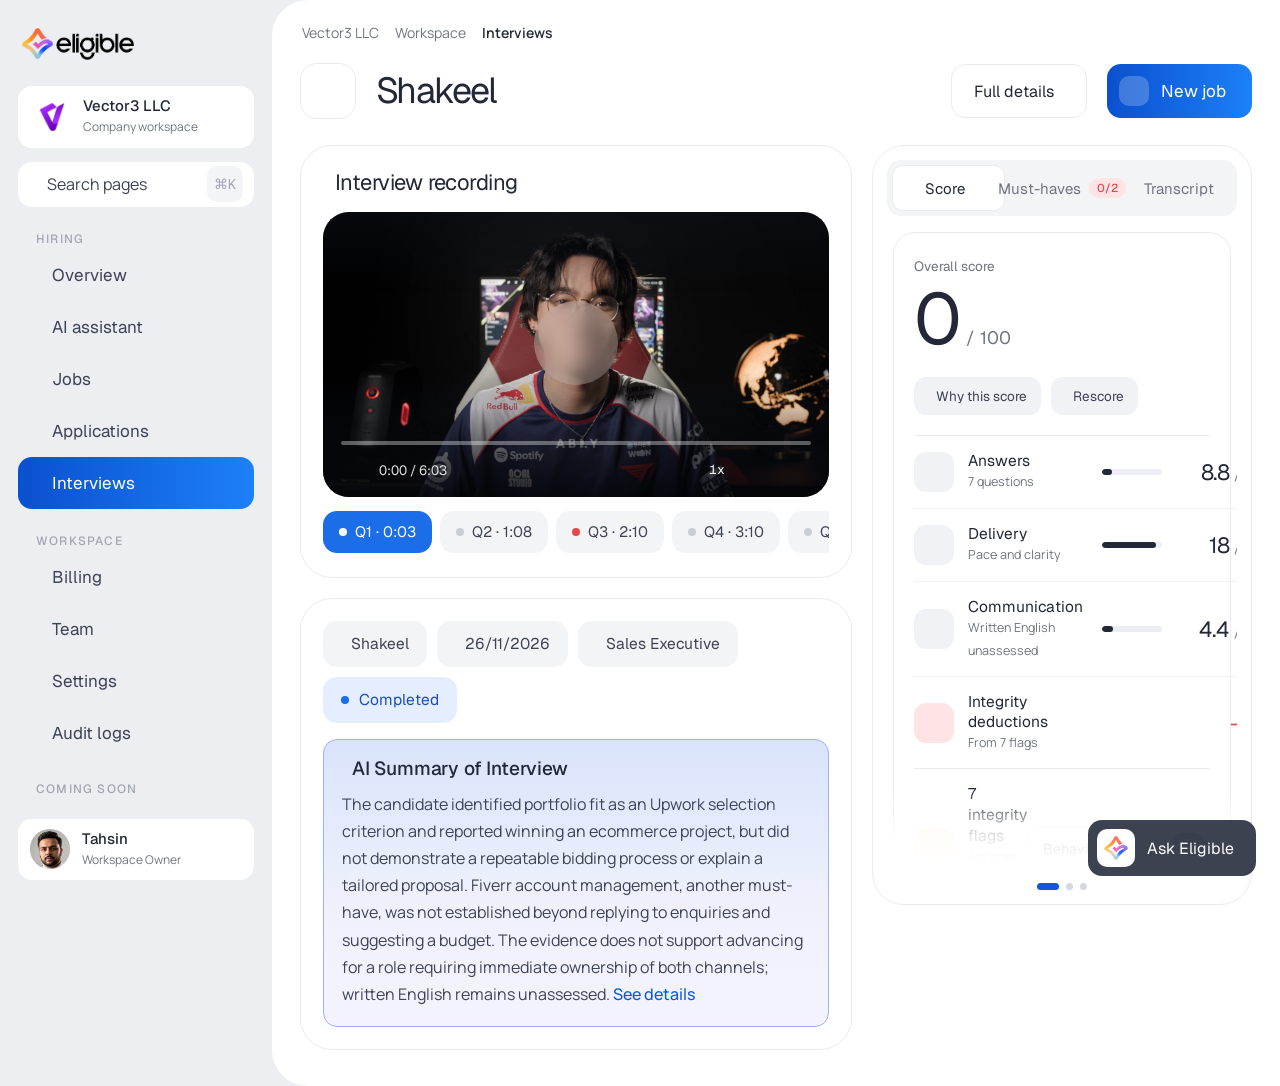
==== commit 63a8563c: "Restore company logo in workspace switcher Co-Authored-By: Claude Sonnet 5.5 <noreply@anthropic.com>" ====
--- a/public/index.html
+++ b/public/index.html
@@ -37,7 +37,7 @@
  <div class="brand"><a class="wm" href="overview.html" aria-label="Eligible home"><img src="eligible-logo.png" alt="Eligible" class="logo"></a>
   <a class="wmini" href="overview.html" aria-label="Eligible home"><img src="eligible-icon.png" alt=""></a>
   <button class="ib" aria-label="Collapse sidebar"><i class="hgi hgi-stroke hgi-sidebar-left ico"></i></button></div>
- <button class="ws" aria-label="Switch workspace"><span><b>Vector3 LLC</b><small>Company workspace</small></span><i class="hgi hgi-stroke hgi-unfold-more ico"></i></button>
+ <button class="ws" aria-label="Switch workspace"><span class="av"><img src="vector3-logo.png" alt="Vector3 LLC"></span><span><b>Vector3 LLC</b><small>Company workspace</small></span><i class="hgi hgi-stroke hgi-unfold-more ico"></i></button>
  <button class="sbox" id="cmdk"><i class="hgi hgi-stroke hgi-search-01 ico"></i>Search pages<kbd>⌘K</kbd></button>
  <div><div class="grp">Hiring</div><nav>
   <a href="overview.html"><i class="hgi hgi-stroke hgi-home-01 ico"></i>Overview</a>
--- a/public/app.css
+++ b/public/app.css
@@ -632,5 +632,4 @@
 .logo-tile img{padding:12px!important;transform:none}
 
 /* workspace switcher without a logo tile */
-.ws{padding:10px 16px}
-.app.collapsed .ws{display:none}
+.ws{padding:10px 14px}
